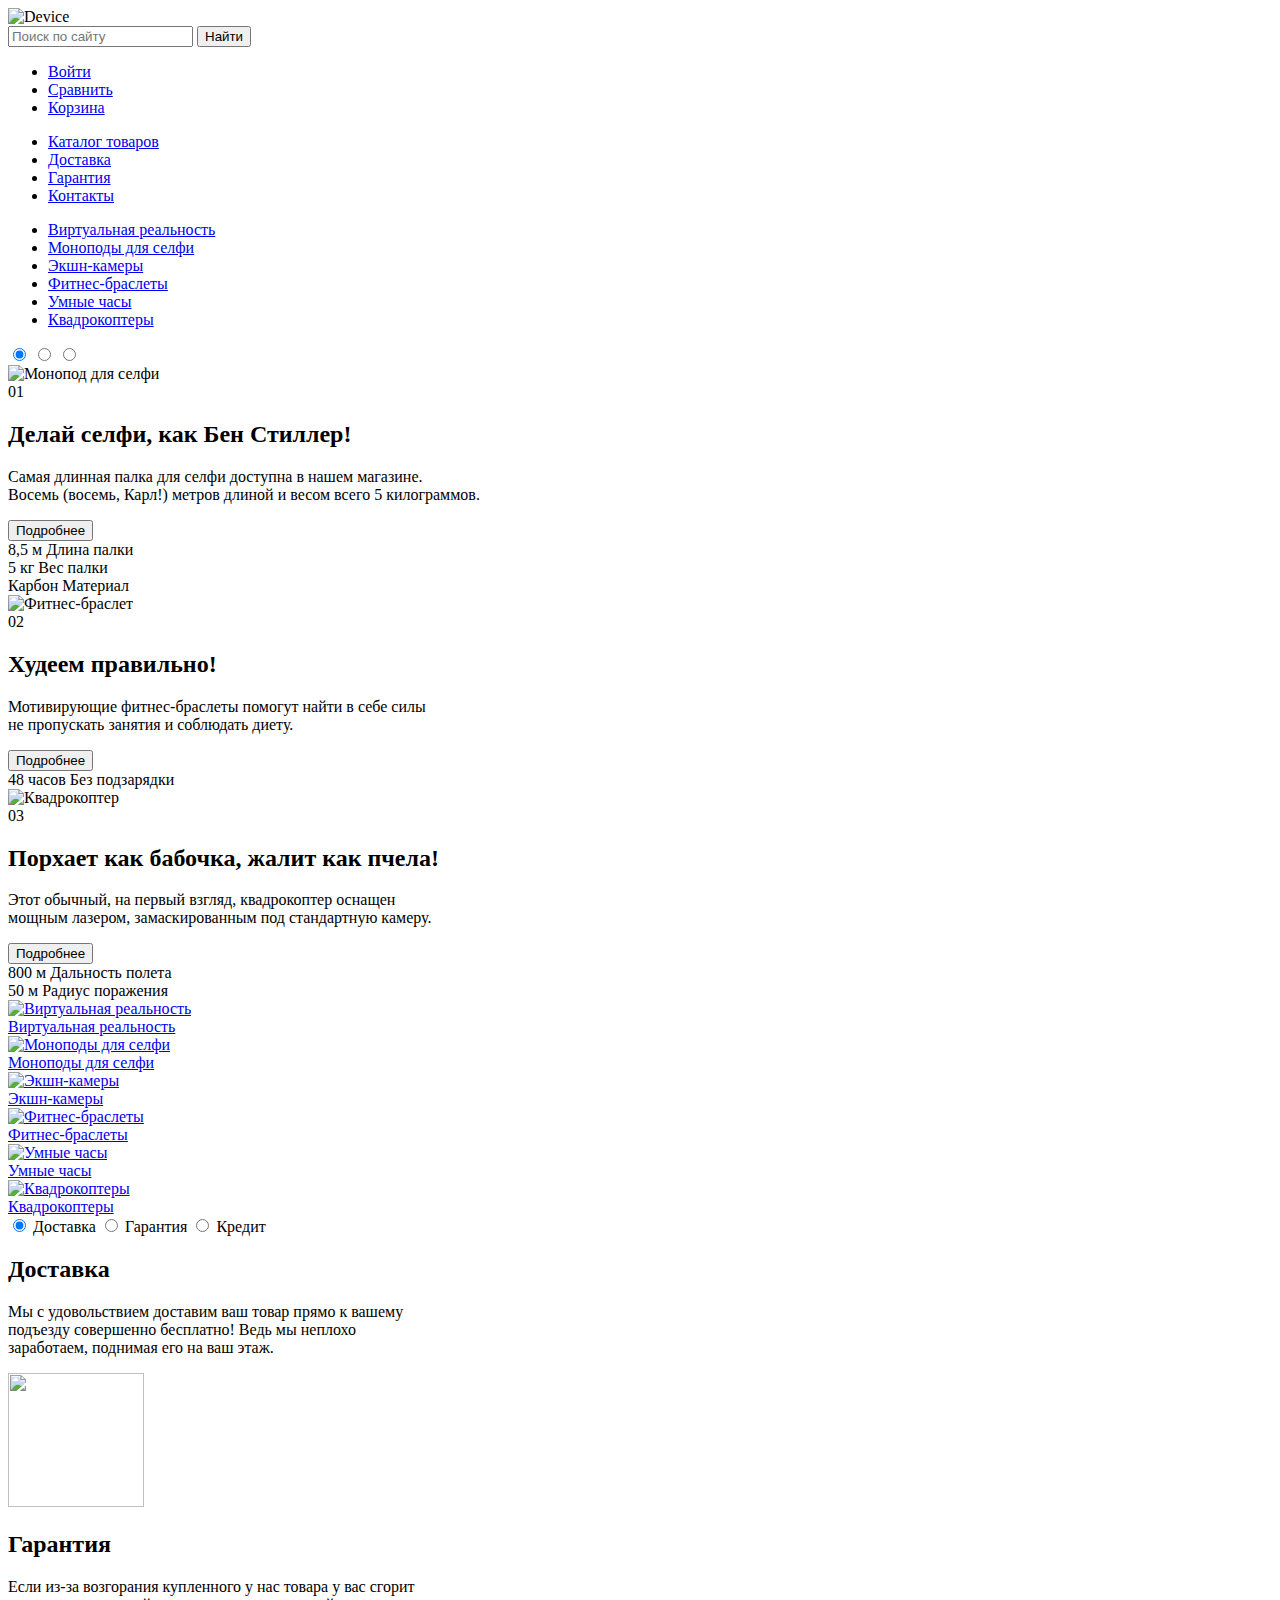
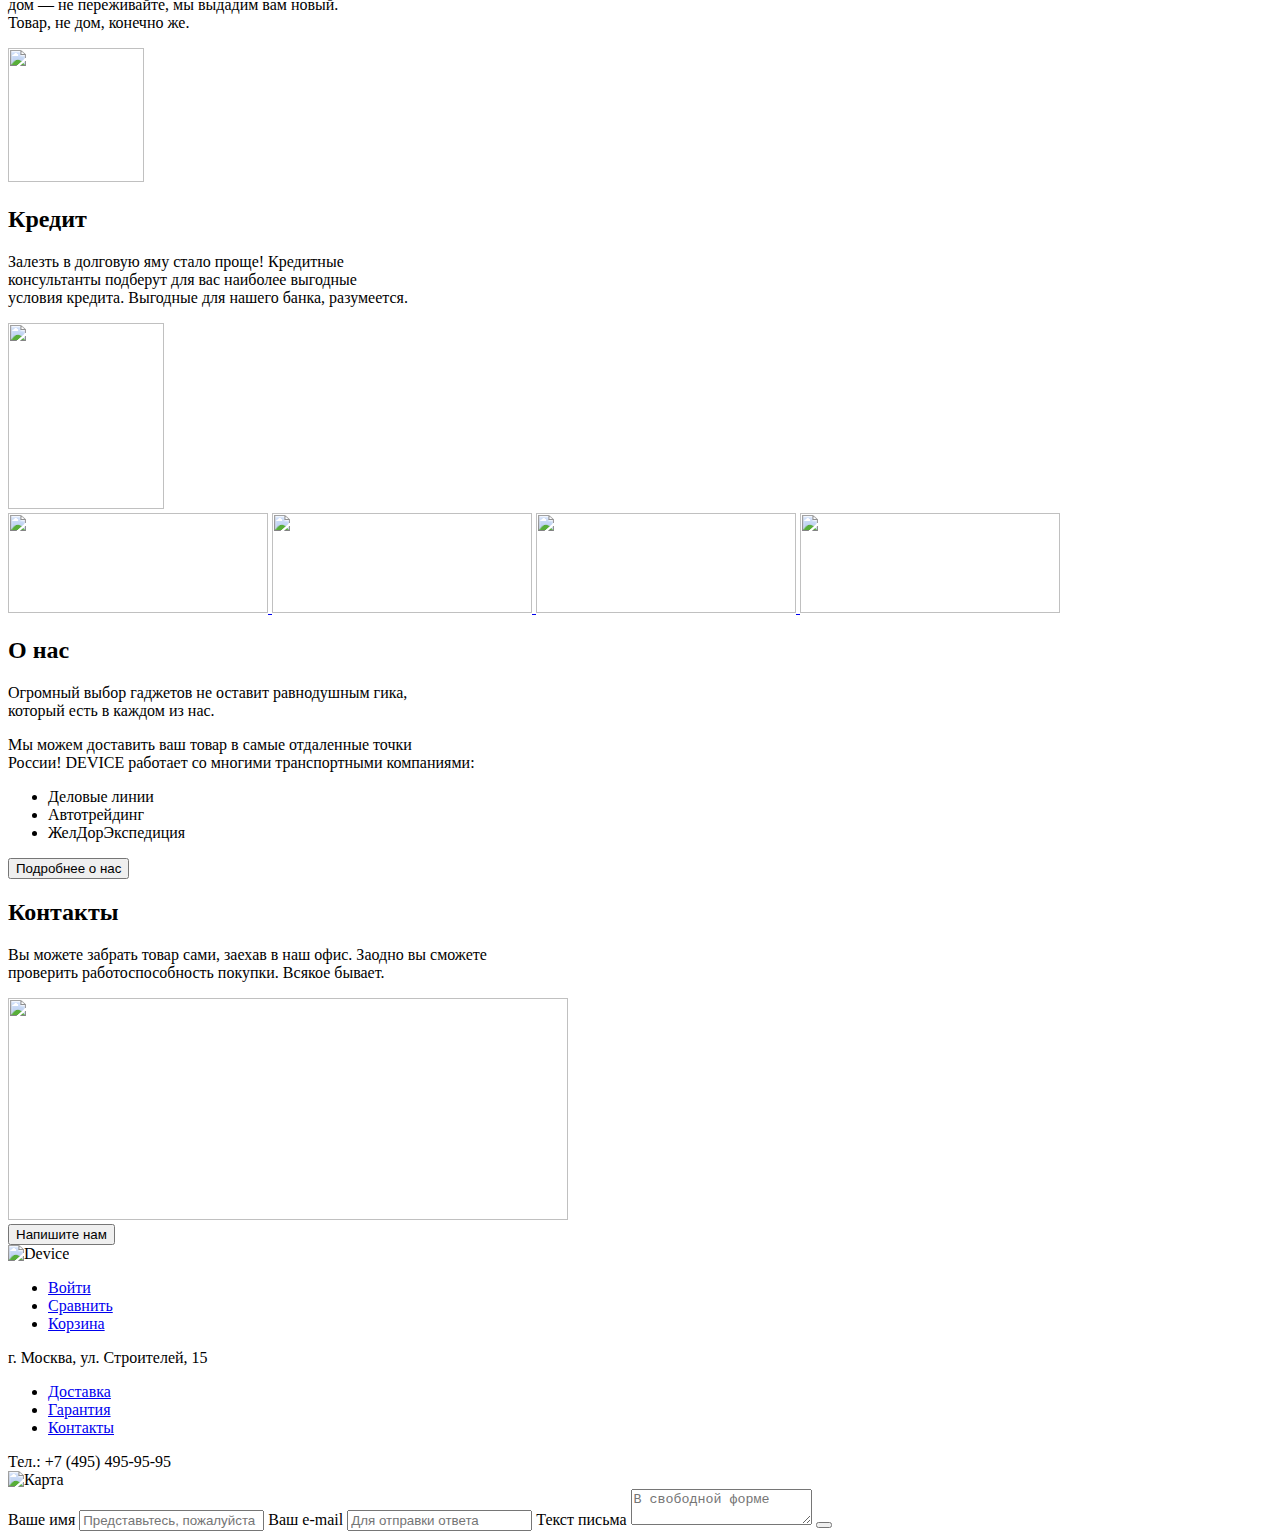
==== index.html @ 0bfa7de9 "Merge pull request #4 from Ultramarine715/master" ====
<!DOCTYPE html>
<html lang="ru">

<head>
  <meta charset="utf-8">
  <title>Device</title>
</head>

<body>
  <header class="header-main">
    <div class="index-logo">
      <img src="#" width="164" height="36" alt="Device">
    </div>
    <section class="header-top">
      <div class="header-search">
        <form class="search-form" action="https://echo.htmlacademy.ru" method="post">
          <input type="text" name="search" placeholder="Поиск по сайту">
          <button class="btn" type="submit">Найти</button>
        </form>
      </div>
      <ul class="header-top-menu">
        <li>
          <a href="#">Войти</a>
        </li>
        <li>
          <a href="#">Сравнить</a>
        </li>
        <li>
          <a href="#">Корзина</a>
        </li>
      </ul>
    </section>
    <section class="header-bottom">
      <ul class="header-bottom-menu">
        <li>
          <a href="#">Каталог товаров</a>
        </li>
        <li>
          <a href="#">Доставка</a>
        </li>
        <li>
          <a href="#">Гарантия</a>
        </li>
        <li>
          <a href="#">Контакты</a>
        </li>
      </ul>
    </section>
    <section class="header-hidden-menu">
      <ul class="catalog-menu">
        <li>
          <a href="#">Виртуальная реальность</a>
        </li>
        <li>
          <a href="#">Моноподы для селфи</a>
        </li>
        <li>
          <a href="#">Экшн-камеры</a>
        </li>
        <li>
          <a href="#">Фитнес-браслеты</a>
        </li>
        <li>
          <a href="#">Умные часы</a>
        </li>
        <li>
          <a href="#">Квадрокоптеры</a>
        </li>
      </ul>
    </section>
  </header>
  <main class="container">
    <article class="slider">
      <div class="slider-switchers">
        <input type="radio" name="slider-switcher" value="1" checked>
        <input type="radio" name="slider-switcher" value="2">
        <input type="radio" name="slider-switcher" value="3">
      </div>
      <section class="slide">
        <div class="slide-image">
          <img src="#" width="384" height="486" alt="Монопод для селфи">
        </div>
        <span class="strange-stick white"></span>
        <span class="slide-number">01</span>
        <div class="slide-text">
          <h2>Делай селфи, как Бен Стиллер!</h2>
          <p>Самая длинная палка для селфи доступна в нашем магазине.
            <br> Восемь (восемь, Карл!) метров длиной и весом всего 5 килограммов.</p>
        </div>
        <button class="main-btn" type="button">Подробнее</button>
        <div class="slide-spec">
          <span class="slide-spec-value">8,5 м</span>
          <span class="slide-spec-type">Длина палки</span>
        </div>
        <div class="slide-spec">
          <span class="slide-spec-value">5 кг</span>
          <span class="slide-spec-type">Вес палки</span>
        </div>
        <div class="slide-spec">
          <span class="slide-spec-value">Карбон</span>
          <span class="slide-spec-type">Материал</span>
        </div>
      </section>
      <section class="slide">
        <div class="slide-image">
          <img src="#" width="345" height="485" alt="Фитнес-браслет">
        </div>
        <span class="strange-stick white"></span>
        <span class="slide-number">02</span>
        <div class="slide-text">
          <h2>Худеем правильно!</h2>
          <p>Мотивирующие фитнес-браслеты помогут найти в себе силы
            <br> не пропускать занятия и соблюдать диету.</p>
        </div>
        <button class="main-btn" type="button">Подробнее</button>
        <div class="slide-spec">
          <span class="slide-spec-value">48 часов</span>
          <span class="slide-spec-type">Без подзарядки</span>
        </div>
      </section>
      <section class="slide">
        <div class="slide-image">
          <img src="#" width="526" height="334" alt="Квадрокоптер">
        </div>
        <span class="strange-stick white"></span>
        <span class="slide-number">03</span>
        <div class="slide-text">
          <h2>Порхает как бабочка, жалит как пчела!</h2>
          <p>Этот обычный, на первый взгляд, квадрокоптер оснащен
            <br> мощным лазером, замаскированным под стандартную камеру.</p>
        </div>
        <button class="main-btn" type="button">Подробнее</button>
        <div class="slide-spec">
          <span class="slide-spec-value">800 м</span>
          <span class="slide-spec-type">Дальность полета</span>
        </div>
        <div class="slide-spec">
          <span class="slide-spec-value">50 м</span>
          <span class="slide-spec-type">Радиус поражения</span>
        </div>
      </section>
    </article>
    <section class="menu">
      <a href="#" class="product-type">
        <div class="image-holder">
          <img src="#" width="97" height="55" alt="Виртуальная реальность">
        </div>
        <span class="product-type-text">Виртуальная реальность</span>
      </a>
      <a href="#" class="product-type">
        <div class="image-holder">
          <img src="#" width="86" height="117" alt="Моноподы для селфи">
        </div>
        <span class="product-type-text">Моноподы для селфи</span>
      </a>
      <a href="#" class="product-type">
        <div class="image-holder">
          <img src="#" width="71" height="87" alt="Экшн-камеры">
        </div>
        <span class="product-type-text">Экшн-камеры</span>
      </a>
      <a href="#" class="product-type">
        <div class="image-holder">
          <img src="#" width="107" height="65" alt="Фитнес-браслеты">
        </div>
        <span class="product-type-text">Фитнес-браслеты</span>
      </a>
      <a href="#" class="product-type">
        <div class="image-holder">
          <img src="#" width="56" height="98" alt="Умные часы">
        </div>
        <span class="product-type-text">Умные часы</span>
      </a>
      <a href="#" class="product-type">
        <div class="image-holder">
          <img src="#" width="132" height="69" alt="Квадрокоптеры">
        </div>
        <span class="product-type-text">Квадрокоптеры</span>
      </a>
    </section>
    <article class="services">
      <div class="services-tabs">
        <input type="radio" name="services-slider-switcher" value="delivery" id="delivery" checked>
        <label for="delivery">Доставка</label>
        <input type="radio" name="services-slider-switcher" value="guarantee" id="guarantee">
        <label for="guarantee">Гарантия</label>
        <input type="radio" name="services-slider-switcher" value="credit" id="credit">
        <label for="credit">Кредит</label>
      </div>
      <section class="services-slide">
        <div class="services-slide-text">
          <h2>Доставка</h2>
          <p>Мы с удовольствием доставим ваш товар прямо к вашему
            <br> подъезду совершенно бесплатно! Ведь мы неплохо
            <br> заработаем, поднимая его на ваш этаж.
          </p>
        </div>
        <div class="services-slide-image delivery">
          <img src="#" width="136" height="134">
        </div>
      </section>
      <section class="services-slide">
        <div class="services-slide-text">
          <h2>Гарантия</h2>
          <p>Если из-за возгорания купленного у нас товара у вас сгорит
            <br> дом — не переживайте, мы выдадим вам новый.
            <br> Товар, не дом, конечно же.
          </p>
        </div>
        <div class="services-slide-image">
          <img src="#" width="136" height="134">
        </div>
      </section>
      <section class="services-slide">
        <div class="services-slide-text">
          <h2>Кредит</h2>
          <p>Залезть в долговую яму стало проще! Кредитные
            <br> консультанты подберут для вас наиболее выгодные
            <br> условия кредита. Выгодные для нашего банка, разумеется.
          </p>
        </div>
        <div class="services-slide-image">
          <img src="#" width="156" height="186">
        </div>
      </section>
    </article>
    <section class="partners">
      <a href="#" class="partners-logo">
        <img src="#" width="260" height="100">
      </a>
      <a href="#" class="partners-logo">
        <img src="#" width="260" height="100">
      </a>
      <a href="#" class="partners-logo">
        <img src="#" width="260" height="100">
      </a>
      <a href="#" class="partners-logo">
        <img src="#" width="260" height="100">
      </a>
    </section>
    <div class="info-wrap">
      <section class="info">
        <div class="info-text">
          <span class="strange-stick black"></span>
          <h2>О нас</h2>
          <p>Огромный выбор гаджетов не оставит равнодушным гика,
            <br> который есть в каждом из нас.</p>
          <p>Мы можем доставить ваш товар в самые отдаленные точки
            <br> России! DEVICE работает со многими транспортными компаниями:</p>
          <ul>
            <li>Деловые линии</li>
            <li>Автотрейдинг</li>
            <li>ЖелДорЭкспедиция</li>
          </ul>
          <button class="main-btn" type="button">Подробнее о нас</button>
        </div>
      </section>
    </div>
    <div class="contacts-wrap">
      <section class="contacts">
        <div class="contacts-text">
          <span class="strange-stick black"></span>
          <h2>Контакты</h2>
          <p>Вы можете забрать товар сами, заехав в наш офис. Заодно вы сможете
            <br> проверить работоспособность покупки. Всякое бывает.</p>
          <div class="map-holder">
            <img src="#" width="560" height="222">
          </div>
          <button class="main-btn" type="button">Напишите нам</button>
        </div>
      </section>
    </div>
    <footer class="footer-main">
      <section class="footer-top">
        <img class="footer-logo" src="#" width="136" height="36" alt="Device">
        <ul class="footer-top-menu">
          <li>
            <a href="#">Войти</a>
          </li>
          <li>
            <a href="#">Сравнить</a>
          </li>
          <li>
            <a href="#">Корзина</a>
          </li>
        </ul>
      </section>
      <section class="footer-bottom">
        <span>г. Москва, ул. Строителей, 15</span>
        <ul class="footer-bottom-menu">
          <li>
            <a href="#">Доставка</a>
          </li>
          <li>
            <a href="#">Гарантия</a>
          </li>
          <li>
            <a href="#">Контакты</a>
          </li>
        </ul>
        <span>Тел.: +7 (495) 495-95-95</span>
      </section>
      <section class="footer-social">
        <span class="strange-stick yellow"></span>
        <a href="#" class="social-btn social-btn-fb"></a>
        <a href="#" class="social-btn social-btn-inst"></a>
        <a href="#" class="social-btn social-btn-tw"></a>
        <a href="https://htmlacademy.ru" class="htmlacademy-btn"></a>
      </section>
    </footer>
    <div class="popup-map">
      <img src="#" width="960" height="559" alt="Карта">
    </div>
    <div>
      <form class="write-us" action="https://echo.htmlacademy.ru" method="post">
        <label for="name">Ваше имя</label>
        <input type="text" name="name" placeholder="Представьтесь, пожалуйста" id="name">
        <label for="email">Ваш e-mail</label>
        <input type="text" name="email" placeholder="Для отправки ответа" id="email">
        <label for="message">Текст письма</label>
        <textarea name="message" placeholder="В свободной форме" id="message"></textarea>
        <button class="main-btn" type="submit"></button>
      </form>
    </div>
  </main>
</body>

</html>
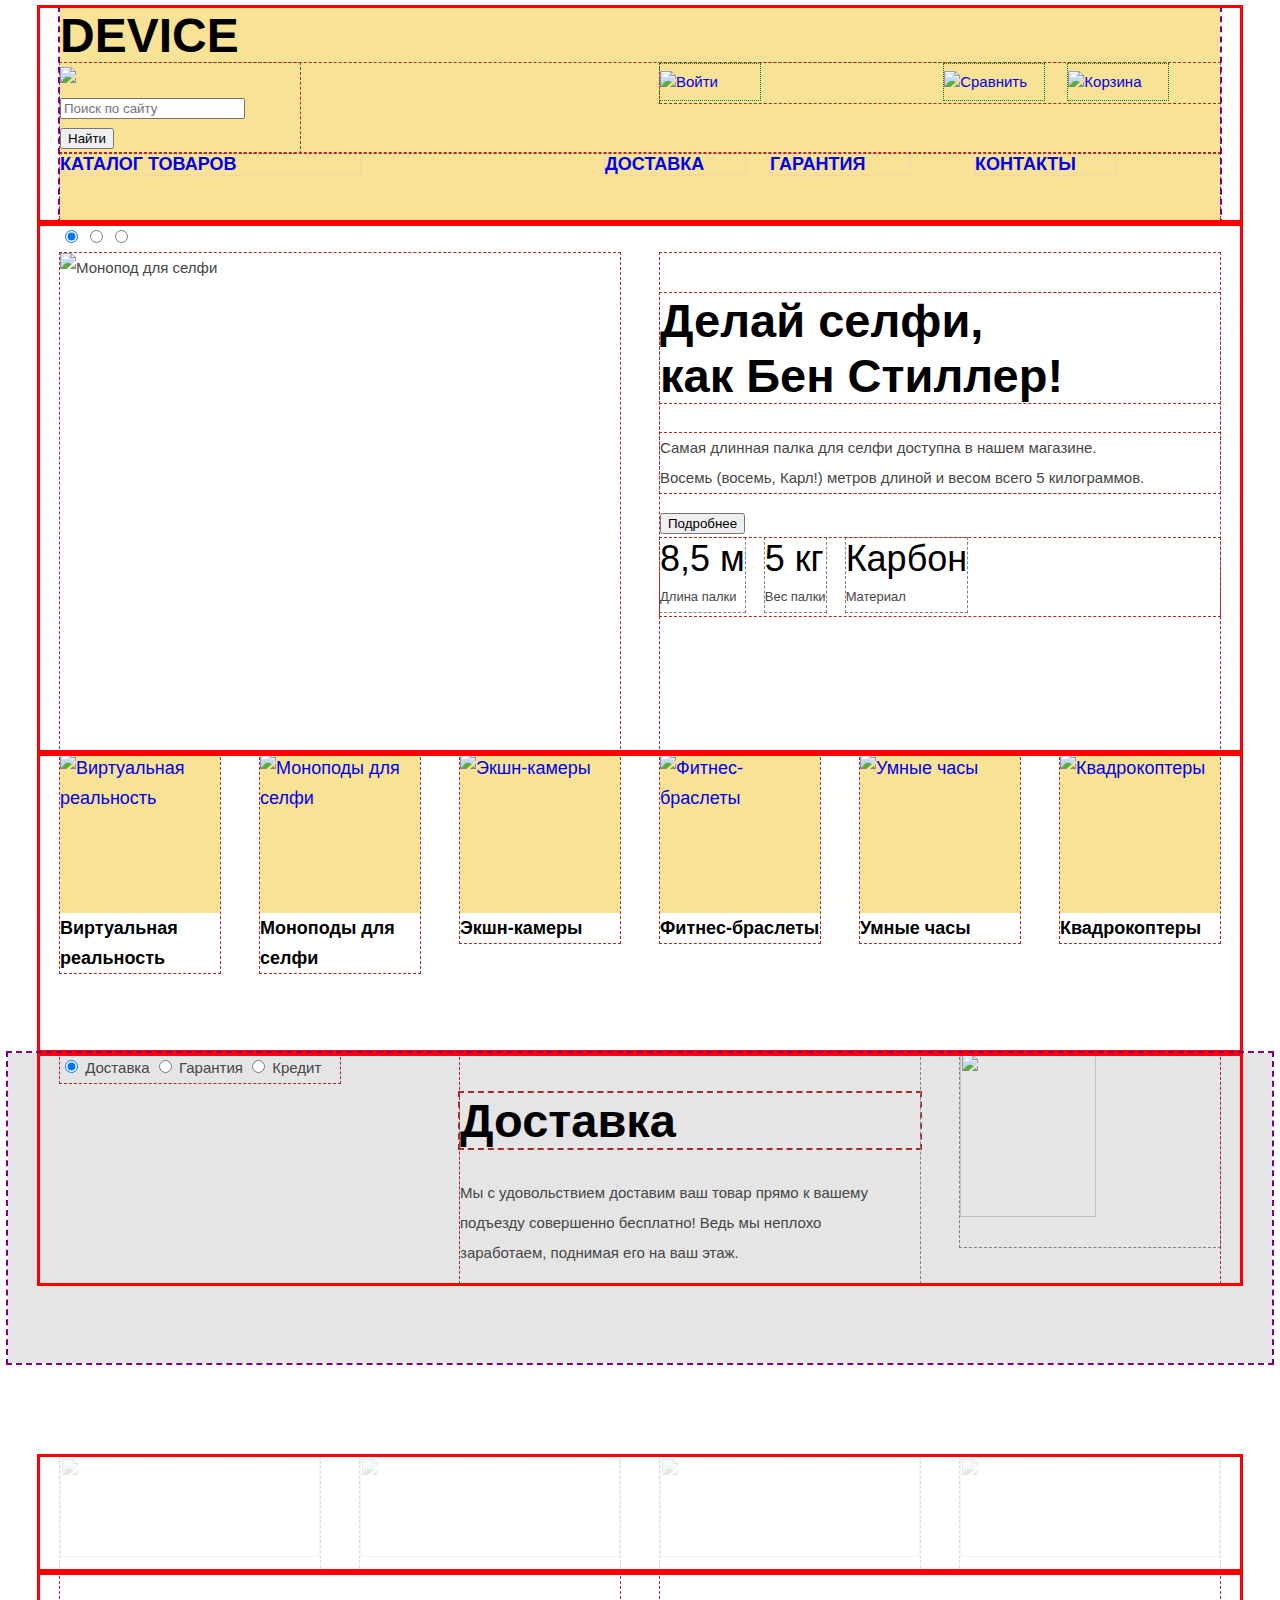
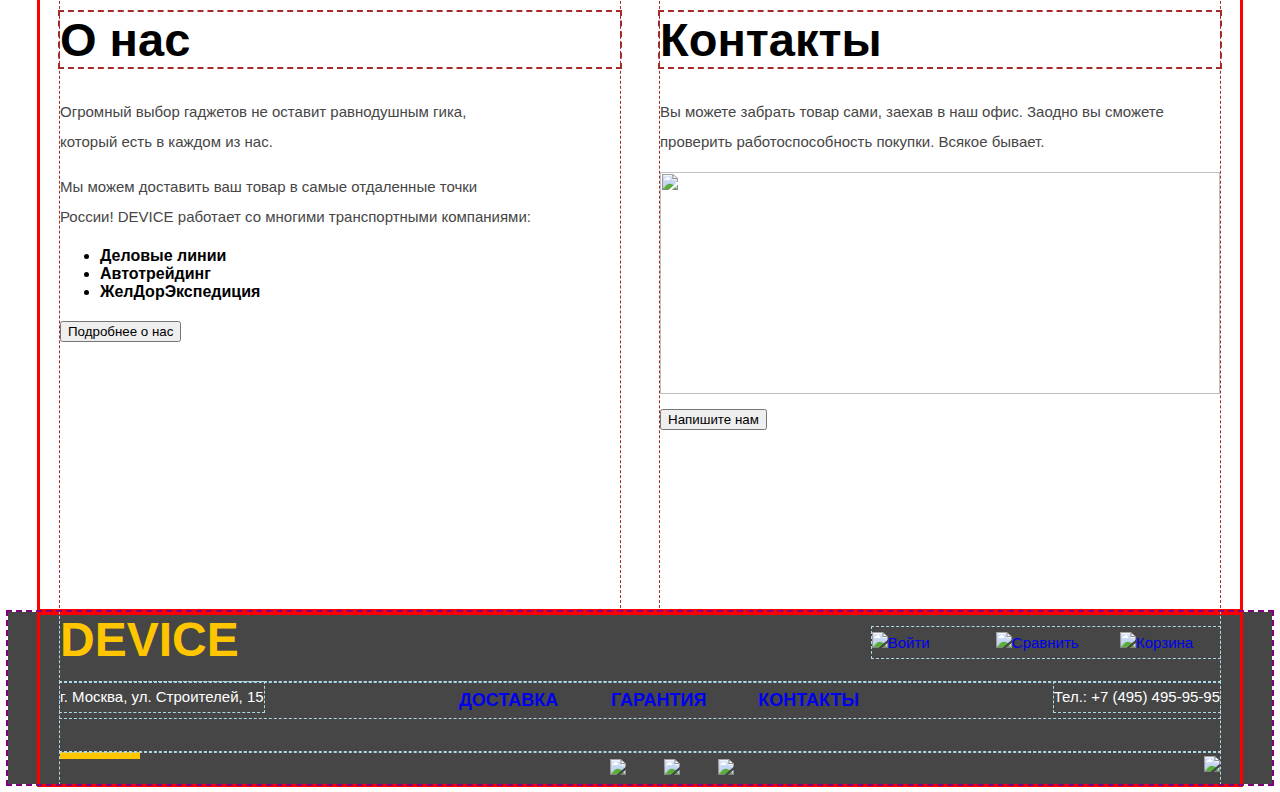
==== commit 4f4256c2: "added grid" ====
--- a/index.html
+++ b/index.html
@@ -4,314 +4,360 @@
 <head>
   <meta charset="utf-8">
   <title>Device</title>
+  <link href="css/style.css" rel="stylesheet">
 </head>
 
 <body>
-  <header class="header-main">
-    <div class="index-logo">
-      <img src="#" width="164" height="36" alt="Device">
-    </div>
-    <section class="header-top">
-      <div class="header-search">
-        <form class="search-form" action="https://echo.htmlacademy.ru" method="post">
-          <input type="text" name="search" placeholder="Поиск по сайту">
-          <button class="btn" type="submit">Найти</button>
-        </form>
-      </div>
-      <ul class="header-top-menu">
-        <li>
-          <a href="#">Войти</a>
-        </li>
-        <li>
-          <a href="#">Сравнить</a>
-        </li>
-        <li>
-          <a href="#">Корзина</a>
-        </li>
-      </ul>
-    </section>
-    <section class="header-bottom">
-      <ul class="header-bottom-menu">
-        <li>
-          <a href="#">Каталог товаров</a>
-        </li>
-        <li>
-          <a href="#">Доставка</a>
-        </li>
-        <li>
-          <a href="#">Гарантия</a>
-        </li>
-        <li>
-          <a href="#">Контакты</a>
-        </li>
-      </ul>
-    </section>
-    <section class="header-hidden-menu">
-      <ul class="catalog-menu">
-        <li>
-          <a href="#">Виртуальная реальность</a>
-        </li>
-        <li>
-          <a href="#">Моноподы для селфи</a>
-        </li>
-        <li>
-          <a href="#">Экшн-камеры</a>
-        </li>
-        <li>
-          <a href="#">Фитнес-браслеты</a>
-        </li>
-        <li>
-          <a href="#">Умные часы</a>
-        </li>
-        <li>
-          <a href="#">Квадрокоптеры</a>
-        </li>
-      </ul>
-    </section>
-  </header>
-  <main class="container">
-    <article class="slider">
+  <div class="container">
+    <header class="header-main">
+      <h1 class="header-title">Device</h1> 
+      <section class="header-top clearfix">
+        <div class="header-search">
+          <img src="img/search.png">
+          <form class="search-form" action="https://echo.htmlacademy.ru" method="post">
+            <input type="text" name="search" placeholder="Поиск по сайту">
+            <button class="btn" type="submit">Найти</button>
+          </form>
+        </div>
+        <ul class="header-top-menu">
+          <li class="header-menu-login">
+            <a href="#">
+              <img src="img/user.png">Войти</a>
+          </li>
+          <li class="header-menu-compare">
+            <a href="#">
+              <img src="img/compare.png">Сравнить</a>
+          </li>
+          <li class="header-menu-cart">
+            <a href="#">
+              <img src="img/cart.png">Корзина</a>
+          </li>
+        </ul>
+      </section>
+      <section class="header-bottom">
+        <ul class="header-bottom-menu">
+          <li>
+            <a href="#">Каталог товаров</a>
+          </li>
+          <li>
+            <a href="#">Доставка</a>
+          </li>
+          <li>
+            <a href="#">Гарантия</a>
+          </li>
+          <li>
+            <a href="#">Контакты</a>
+          </li>
+        </ul>
+      </section>
+      <section class="header-hidden-menu hidden">
+        <ul class="catalog-menu">
+          <li>
+            <a href="#">Виртуальная реальность</a>
+          </li>
+          <li>
+            <a href="#">Моноподы для селфи</a>
+          </li>
+          <li>
+            <a href="#">Экшн-камеры</a>
+          </li>
+          <li>
+            <a href="#">Фитнес-браслеты</a>
+          </li>
+          <li>
+            <a href="#">Умные часы</a>
+          </li>
+          <li>
+            <a href="#">Квадрокоптеры</a>
+          </li>
+        </ul>
+      </section>
+    </header>
+  </div>
+  
+  <main>
+    <article class="slider clearfix container">
       <div class="slider-switchers">
         <input type="radio" name="slider-switcher" value="1" checked>
         <input type="radio" name="slider-switcher" value="2">
         <input type="radio" name="slider-switcher" value="3">
       </div>
+
       <section class="slide">
+        
         <div class="slide-image">
-          <img src="#" width="384" height="486" alt="Монопод для селфи">
-        </div>
-        <span class="strange-stick white"></span>
-        <span class="slide-number">01</span>
-        <div class="slide-text">
-          <h2>Делай селфи, как Бен Стиллер!</h2>
-          <p>Самая длинная палка для селфи доступна в нашем магазине.
-            <br> Восемь (восемь, Карл!) метров длиной и весом всего 5 килограммов.</p>
-        </div>
-        <button class="main-btn" type="button">Подробнее</button>
-        <div class="slide-spec">
-          <span class="slide-spec-value">8,5 м</span>
-          <span class="slide-spec-type">Длина палки</span>
-        </div>
-        <div class="slide-spec">
-          <span class="slide-spec-value">5 кг</span>
-          <span class="slide-spec-type">Вес палки</span>
-        </div>
-        <div class="slide-spec">
-          <span class="slide-spec-value">Карбон</span>
-          <span class="slide-spec-type">Материал</span>
-        </div>
-      </section>
-      <section class="slide">
+          <img src="img/slider-1.png" width="384" height="486" alt="Монопод для селфи">
+        </div>
+
+        <div class="slide-descr">
+          <span class="strange-stick white"></span>
+          <span class="slide-number hidden">01</span>
+          <div class="slide-text">
+            <h2>Делай селфи, <br>как Бен Стиллер!</h2>
+            <p>Самая длинная палка для селфи доступна в нашем магазине.
+              <br> Восемь (восемь, Карл!) метров длиной и весом всего 5 килограммов.</p>
+          </div>
+          <button class="main-btn" type="button">Подробнее</button>
+          <div class="slide-spec-wrapper">
+            <div class="slide-spec">
+              <span class="slide-spec-value">8,5 м</span><br>
+              <span class="slide-spec-type">Длина палки</span>
+            </div>
+            <div class="slide-spec">
+              <span class="slide-spec-value">5 кг</span><br>
+              <span class="slide-spec-type">Вес палки</span>
+            </div>
+            <div class="slide-spec">
+              <span class="slide-spec-value">Карбон</span><br>
+              <span class="slide-spec-type">Материал</span>
+            </div>
+          </div>
+        </div>
+      </section>
+
+      <section class="slide hidden">
         <div class="slide-image">
-          <img src="#" width="345" height="485" alt="Фитнес-браслет">
-        </div>
-        <span class="strange-stick white"></span>
-        <span class="slide-number">02</span>
-        <div class="slide-text">
-          <h2>Худеем правильно!</h2>
-          <p>Мотивирующие фитнес-браслеты помогут найти в себе силы
-            <br> не пропускать занятия и соблюдать диету.</p>
-        </div>
-        <button class="main-btn" type="button">Подробнее</button>
-        <div class="slide-spec">
-          <span class="slide-spec-value">48 часов</span>
-          <span class="slide-spec-type">Без подзарядки</span>
-        </div>
-      </section>
-      <section class="slide">
+          <img src="img/slider-2.png" width="345" height="485" alt="Фитнес-браслет">
+        </div>
+
+        <div class="slide-descr">
+          <span class="strange-stick white"></span>
+          <span class="slide-number">02</span>
+          <div class="slide-text">
+            <h2>Худеем правильно!</h2>
+            <p>Мотивирующие фитнес-браслеты помогут найти в себе силы
+              <br> не пропускать занятия и соблюдать диету.</p>
+          </div>
+          <button class="main-btn" type="button">Подробнее</button>
+          <div class="slide-spec">
+            <span class="slide-spec-value">48 часов</span>
+            <span class="slide-spec-type">Без подзарядки</span>
+          </div>
+        </div>
+      </section>
+
+      <section class="slide hidden">
+        
         <div class="slide-image">
-          <img src="#" width="526" height="334" alt="Квадрокоптер">
-        </div>
-        <span class="strange-stick white"></span>
-        <span class="slide-number">03</span>
-        <div class="slide-text">
-          <h2>Порхает как бабочка, жалит как пчела!</h2>
-          <p>Этот обычный, на первый взгляд, квадрокоптер оснащен
-            <br> мощным лазером, замаскированным под стандартную камеру.</p>
-        </div>
-        <button class="main-btn" type="button">Подробнее</button>
-        <div class="slide-spec">
-          <span class="slide-spec-value">800 м</span>
-          <span class="slide-spec-type">Дальность полета</span>
-        </div>
-        <div class="slide-spec">
-          <span class="slide-spec-value">50 м</span>
-          <span class="slide-spec-type">Радиус поражения</span>
+          <img src="img/slider-3.png" width="526" height="334" alt="Квадрокоптер">
+        </div>
+
+        <div class="slide-descr">
+          <span class="strange-stick white"></span>
+          <span class="slide-number">03</span>
+          <div class="slide-text">
+            <h2>Порхает как бабочка, жалит как пчела!</h2>
+            <p>Этот обычный, на первый взгляд, квадрокоптер оснащен
+              <br> мощным лазером, замаскированным под стандартную камеру.</p>
+          </div>
+          <button class="main-btn" type="button">Подробнее</button>
+          <div class="slide-spec">
+            <span class="slide-spec-value">800 м</span>
+            <span class="slide-spec-type">Дальность полета</span>
+          </div>
+          <div class="slide-spec">
+            <span class="slide-spec-value">50 м</span>
+            <span class="slide-spec-type">Радиус поражения</span>
+          </div>
         </div>
       </section>
     </article>
-    <section class="menu">
-      <a href="#" class="product-type">
-        <div class="image-holder">
-          <img src="#" width="97" height="55" alt="Виртуальная реальность">
+    <section class="menu container">
+      <a href="#" class="product-type">
+        <div class="image-holder">
+          <img src="img/popular-1.png" width="97" height="55" alt="Виртуальная реальность">
         </div>
         <span class="product-type-text">Виртуальная реальность</span>
       </a>
       <a href="#" class="product-type">
         <div class="image-holder">
-          <img src="#" width="86" height="117" alt="Моноподы для селфи">
+          <img src="img/popular-2.png" width="86" height="117" alt="Моноподы для селфи">
         </div>
         <span class="product-type-text">Моноподы для селфи</span>
       </a>
       <a href="#" class="product-type">
         <div class="image-holder">
-          <img src="#" width="71" height="87" alt="Экшн-камеры">
+          <img src="img/popular-3.png" width="71" height="87" alt="Экшн-камеры">
         </div>
         <span class="product-type-text">Экшн-камеры</span>
       </a>
       <a href="#" class="product-type">
         <div class="image-holder">
-          <img src="#" width="107" height="65" alt="Фитнес-браслеты">
+          <img src="img/popular-4.png" width="107" height="65" alt="Фитнес-браслеты">
         </div>
         <span class="product-type-text">Фитнес-браслеты</span>
       </a>
       <a href="#" class="product-type">
         <div class="image-holder">
-          <img src="#" width="56" height="98" alt="Умные часы">
+          <img src="img/popular-5.png" width="56" height="98" alt="Умные часы">
         </div>
         <span class="product-type-text">Умные часы</span>
       </a>
       <a href="#" class="product-type">
         <div class="image-holder">
-          <img src="#" width="132" height="69" alt="Квадрокоптеры">
+          <img src="img/popular-6.png" width="132" height="69" alt="Квадрокоптеры">
         </div>
         <span class="product-type-text">Квадрокоптеры</span>
       </a>
     </section>
+
     <article class="services">
-      <div class="services-tabs">
-        <input type="radio" name="services-slider-switcher" value="delivery" id="delivery" checked>
-        <label for="delivery">Доставка</label>
-        <input type="radio" name="services-slider-switcher" value="guarantee" id="guarantee">
-        <label for="guarantee">Гарантия</label>
-        <input type="radio" name="services-slider-switcher" value="credit" id="credit">
-        <label for="credit">Кредит</label>
-      </div>
-      <section class="services-slide">
-        <div class="services-slide-text">
-          <h2>Доставка</h2>
-          <p>Мы с удовольствием доставим ваш товар прямо к вашему
-            <br> подъезду совершенно бесплатно! Ведь мы неплохо
-            <br> заработаем, поднимая его на ваш этаж.
-          </p>
-        </div>
-        <div class="services-slide-image delivery">
-          <img src="#" width="136" height="134">
-        </div>
-      </section>
-      <section class="services-slide">
-        <div class="services-slide-text">
-          <h2>Гарантия</h2>
-          <p>Если из-за возгорания купленного у нас товара у вас сгорит
-            <br> дом — не переживайте, мы выдадим вам новый.
-            <br> Товар, не дом, конечно же.
-          </p>
-        </div>
-        <div class="services-slide-image">
-          <img src="#" width="136" height="134">
-        </div>
-      </section>
-      <section class="services-slide">
-        <div class="services-slide-text">
-          <h2>Кредит</h2>
-          <p>Залезть в долговую яму стало проще! Кредитные
-            <br> консультанты подберут для вас наиболее выгодные
-            <br> условия кредита. Выгодные для нашего банка, разумеется.
-          </p>
-        </div>
-        <div class="services-slide-image">
-          <img src="#" width="156" height="186">
-        </div>
-      </section>
+      <div class="container clearfix">
+        <div class="services-tabs">
+          <input type="radio" name="services-slider-switcher" value="delivery" id="delivery" checked>
+          <label for="delivery">Доставка</label>
+          <input type="radio" name="services-slider-switcher" value="guarantee" id="guarantee">
+          <label for="guarantee">Гарантия</label>
+          <input type="radio" name="services-slider-switcher" value="credit" id="credit">
+          <label for="credit">Кредит</label>
+        </div>
+        <section class="services-slide clearfix">
+          <div class="services-slide-text">
+            <h2>Доставка</h2>
+            <p>Мы с удовольствием доставим ваш товар прямо к вашему
+              <br> подъезду совершенно бесплатно! Ведь мы неплохо
+              <br> заработаем, поднимая его на ваш этаж.
+            </p>
+          </div>
+          <div class="services-slide-image delivery">
+            <img src="img/delivery.png" width="136" height="164">
+          </div>
+        </section>
+        <section class="services-slide hidden">
+          <div class="services-slide-text">
+            <h2>Гарантия</h2>
+            <p>Если из-за возгорания купленного у нас товара у вас сгорит
+              <br> дом — не переживайте, мы выдадим вам новый.
+              <br> Товар, не дом, конечно же.
+            </p>
+          </div>
+          <div class="services-slide-image">
+            <img src="img/guarantee.png" width="171" height="194">
+          </div>
+        </section>
+        <section class="services-slide hidden">
+          <div class="services-slide-text">
+            <h2>Кредит</h2>
+            <p>Залезть в долговую яму стало проще! Кредитные
+              <br> консультанты подберут для вас наиболее выгодные
+              <br> условия кредита. Выгодные для нашего банка, разумеется.
+            </p>
+          </div>
+          <div class="services-slide-image">
+            <img src="img/credit.png" width="156" height="186">
+          </div>
+        </section>
+      </div>
     </article>
-    <section class="partners">
+    <section class="partners container">
       <a href="#" class="partners-logo">
-        <img src="#" width="260" height="100">
+        <img src="img/logo-1.png" width="260" height="100">
       </a>
       <a href="#" class="partners-logo">
-        <img src="#" width="260" height="100">
+        <img src="img/logo-2.png" width="260" height="100">
       </a>
       <a href="#" class="partners-logo">
-        <img src="#" width="260" height="100">
+        <img src="img/logo-3.png" width="260" height="100">
       </a>
       <a href="#" class="partners-logo">
-        <img src="#" width="260" height="100">
+        <img src="img/logo-4.png" width="260" height="100">
       </a>
     </section>
-    <div class="info-wrap">
-      <section class="info">
-        <div class="info-text">
-          <span class="strange-stick black"></span>
-          <h2>О нас</h2>
-          <p>Огромный выбор гаджетов не оставит равнодушным гика,
-            <br> который есть в каждом из нас.</p>
-          <p>Мы можем доставить ваш товар в самые отдаленные точки
-            <br> России! DEVICE работает со многими транспортными компаниями:</p>
-          <ul>
-            <li>Деловые линии</li>
-            <li>Автотрейдинг</li>
-            <li>ЖелДорЭкспедиция</li>
+    <section class="info-contacts-wrap clearfix container">
+      <div class="info-wrap">
+        <section class="info">
+          <div class="info-text">
+            <span class="strange-stick black"></span>
+            <h2>О нас</h2>
+            <p>Огромный выбор гаджетов не оставит равнодушным гика,
+              <br> который есть в каждом из нас.</p>
+            <p>Мы можем доставить ваш товар в самые отдаленные точки
+              <br> России! DEVICE работает со многими транспортными компаниями:</p>
+            <ul>
+              <li>Деловые линии</li>
+              <li>Автотрейдинг</li>
+              <li>ЖелДорЭкспедиция</li>
+            </ul>
+            <button class="main-btn" type="button">Подробнее о нас</button>
+          </div>
+        </section>
+      </div>
+      <div class="contacts-wrap">
+        <section class="contacts">
+          <div class="contacts-text">
+            <span class="strange-stick black"></span>
+            <h2>Контакты</h2>
+            <p>Вы можете забрать товар сами, заехав в наш офис. Заодно вы сможете
+              <br> проверить работоспособность покупки. Всякое бывает.</p>
+            <div class="map-holder">
+              <img src="img/map.jpg" width="560" height="222">
+            </div>
+            <button class="main-btn" type="button">Напишите нам</button>
+          </div>
+        </section>
+      </div>
+    </section>
+  </main>
+
+    <footer class="footer-main">
+      <div class="container">
+        <section class="footer-top clearfix">
+          <h1 class="footer-title">Device</h1>
+          <ul class="footer-top-menu">
+            <li>
+              <a href="#">
+                <img src="img/footer-user.png">Войти</a>
+            </li>
+            <li>
+              <a href="#">
+                <img src="img/footer-compare.png">Сравнить</a>
+            </li>
+            <li>
+              <a href="#">
+                <img src="img/footer-cart.png">Корзина</a>
+            </li>
           </ul>
-          <button class="main-btn" type="button">Подробнее о нас</button>
-        </div>
-      </section>
-    </div>
-    <div class="contacts-wrap">
-      <section class="contacts">
-        <div class="contacts-text">
-          <span class="strange-stick black"></span>
-          <h2>Контакты</h2>
-          <p>Вы можете забрать товар сами, заехав в наш офис. Заодно вы сможете
-            <br> проверить работоспособность покупки. Всякое бывает.</p>
-          <div class="map-holder">
-            <img src="#" width="560" height="222">
-          </div>
-          <button class="main-btn" type="button">Напишите нам</button>
-        </div>
-      </section>
-    </div>
-    <footer class="footer-main">
-      <section class="footer-top">
-        <img class="footer-logo" src="#" width="136" height="36" alt="Device">
-        <ul class="footer-top-menu">
-          <li>
-            <a href="#">Войти</a>
-          </li>
-          <li>
-            <a href="#">Сравнить</a>
-          </li>
-          <li>
-            <a href="#">Корзина</a>
-          </li>
-        </ul>
-      </section>
-      <section class="footer-bottom">
-        <span>г. Москва, ул. Строителей, 15</span>
-        <ul class="footer-bottom-menu">
-          <li>
-            <a href="#">Доставка</a>
-          </li>
-          <li>
-            <a href="#">Гарантия</a>
-          </li>
-          <li>
-            <a href="#">Контакты</a>
-          </li>
-        </ul>
-        <span>Тел.: +7 (495) 495-95-95</span>
-      </section>
-      <section class="footer-social">
-        <span class="strange-stick yellow"></span>
-        <a href="#" class="social-btn social-btn-fb"></a>
-        <a href="#" class="social-btn social-btn-inst"></a>
-        <a href="#" class="social-btn social-btn-tw"></a>
-        <a href="https://htmlacademy.ru" class="htmlacademy-btn"></a>
-      </section>
+        </section>
+        <section class="footer-bottom clearfix">
+          <span class="footer-addr">г. Москва, ул. Строителей, 15</span>
+         
+          <span class="footer-tel">Тел.: +7 (495) 495-95-95</span>
+         <ul class="footer-bottom-menu">
+            <li>
+              <a href="#">Доставка</a>
+            </li>
+            <li>
+              <a href="#">Гарантия</a>
+            </li>
+            <li>
+              <a href="#">Контакты</a>
+            </li>
+          </ul>
+        </section>
+        <section class="footer-social clearfix">
+          <span class="strange-stick yellow"></span>
+          <a href="https://htmlacademy.ru" class="htmlacademy-btn">
+              <img src="img/footer-logo-html.png">
+            </a>
+          <div class="social">
+            <a href="#" class="social-btn social-btn-fb">
+              <img src="img/social-fb.png">
+            </a>
+            <a href="#" class="social-btn social-btn-inst">
+              <img src="img/social-inst.png">
+            </a>
+            <a href="#" class="social-btn social-btn-tw">
+              <img src="img/social-twi.png">
+            </a>
+          </div>
+        </section>
+      </div>
     </footer>
-    <div class="popup-map">
+
+    <div class="popup-map hidden">
       <img src="#" width="960" height="559" alt="Карта">
     </div>
-    <div>
+    <div class="hidden">
       <form class="write-us" action="https://echo.htmlacademy.ru" method="post">
         <label for="name">Ваше имя</label>
         <input type="text" name="name" placeholder="Представьтесь, пожалуйста" id="name">
--- a/css/style.css
+++ b/css/style.css
@@ -0,0 +1,641 @@
+body {
+	font-family: OpenSans Light, sans-serif;
+	font-size: 15px;
+	line-height: 30px;
+	color: #464646;
+	letter-spacing: 10;
+}
+
+h1 {
+	font-family: Gilroy ExtraBold, Tahoma, sans-serif;
+	font-size: 48px;
+	line-height: normal;
+	font-weight: bold;
+	text-transform: uppercase;
+	letter-spacing: 10;
+}
+
+.header-title {
+	color: #000;
+}
+
+.footer-title {
+	color: #ffc600;
+}
+
+a {
+	text-decoration: none;
+}
+
+.header-top-menu {
+	font-size: 15px;
+	font-weight: light;
+	line-height: 36px;
+	color: #000;
+}
+
+.header-bottom {
+	font-family: Gilroy ExtraBold, Tahoma, sans-serif;
+	font-size: 18px;
+	line-height: normal;
+	font-weight: bold;
+	color: #000;
+	text-transform: uppercase;
+	letter-spacing: 200;
+}
+
+.slide-number {
+	font-family: Gilroy ExtraBold, Tahoma, sans-serif;
+	font-size: 179.2px;
+	font-weight: bold;
+	color: #fff;
+	line-height: 179.2px;
+	letter-spacing: 10;
+}
+
+h2 {
+	font-family: Gilroy ExtraBold, Tahoma, sans-serif;
+	font-size: 47px;
+	line-height: normal;
+	font-weight: bold;
+	color: #000;
+	letter-spacing: 10;
+}
+
+.slide-spec-value {
+	font-family: Gilroy Light, Tahoma, sans-serif;
+	font-size: 36px;
+	line-height: normal;
+	font-weight: lighter;
+	color: #000;
+	letter-spacing: 10;
+}
+
+.slide-spec-type {
+	font-size: 13px;
+	line-height: 20px;
+}
+
+.product-type-text {
+	font-family: Gilroy ExtraBold, Tahoma, sans-serif;
+	font-size: 18px;
+	line-height: normal;
+	font-weight: bold;
+	color: #000;
+	letter-spacing: 10;
+}
+
+.info-text li {
+	font-family: Gilroy ExtraBold, Tahoma, sans-serif;
+	font-size: 16px;
+	line-height: normal;
+	font-weight: bold;
+	color: #000;
+	letter-spacing: 10;
+}
+
+
+.footer-top-menu li,
+.footer-bottom span {
+	font-size: 15px;
+	font-weight: light;
+	line-height: 2; 
+	color: #fff;
+}
+
+.footer-bottom-menu {
+	font-family: Gilroy ExtraBold, Tahoma, sans-serif;
+	font-size: 18px;
+	line-height: 36px;
+	font-weight: bold;
+	color: #fff;
+	text-transform: uppercase;
+	letter-spacing: 200;
+}
+
+/* тут начинаются стили для каталога */
+
+.breadcrumbs {
+	font-size: 14px;
+	line-height: 36px;
+	color: #464646;
+	letter-spacing: 10;
+}
+
+.sidebar-filter-title,
+.page-switcher {
+	font-family: Gilroy ExtraBold, Tahoma, sans-serif;
+	font-size: 16px;
+	font-weight: bold;
+	color: #000;
+	text-transform: uppercase;
+	letter-spacing: 200;
+}
+
+.sidebar-filter span,
+.catalog-item-descr {
+	font-family: Gilroy ExtraBold, Tahoma, sans-serif;
+	font-size: 18px;
+	line-height: normal;
+	font-weight: bold;
+	color: #000;
+	letter-spacing: 10;
+}
+
+.catalog-sort {
+	font-family: OpenSans, sans-serif;
+	font-size: 14px;
+	line-height: 18px;
+	color: #000;
+	letter-spacing: 0;
+}
+
+.sidebar-filter label {
+	font-size: 14px;
+	line-height: 40px;
+	color: #000;
+	letter-spacing: 10;
+}
+
+.catalog-item-cost {
+	font-family: Gilroy Light, Tahoma, sans-serif;
+	font-size: 16px;
+	line-height: normal;
+	color: #464646;
+	letter-spacing: 10;
+}
+
+/* тут начинается сетка */
+
+
+h1, h2 {
+	margin: 0;
+}
+
+.clearfix::after {
+	display: table;
+	clear: both;
+	content: "";
+}
+
+.hidden {
+	display: none;
+}
+
+.header-main {
+	background-color: #f7e296;
+	outline: 2px dashed purple;
+}
+
+.header-top {
+	outline: 1px dashed brown;
+	min-height: 70px;
+}
+
+.header-search {
+	outline: 1px dashed brown;
+	width: 240px;
+	min-height: 40px;
+	float: left;
+}
+
+.header-top-menu {
+	outline: 1px dashed brown;
+	min-height: 40px;
+	width: 560px;
+	float: right;
+	text-align: left;
+	margin: 0;
+	padding: 0;
+}
+
+.header-top-menu li {
+	outline: 1px dotted green;
+	display: inline-block;
+	vertical-align: middle;
+}
+
+.header-menu-login {
+	width: 100px;
+	margin-right: 180px;
+}
+
+.header-menu-compare {
+	width: 100px; 
+	margin-right: 20px;
+}
+
+.header-menu-cart {
+	width: 100px;
+}
+
+.header-menu-logined {
+	width: 160px;
+	margin-right: 20px;
+}
+
+.header-menu-logout {
+	width: 50px;
+	margin-right: 50px;
+}
+
+.header-bottom {
+	outline: 1px dashed brown;
+	min-height: 70px;
+}
+
+.header-bottom-menu {
+	padding: 0;
+	margin: 0;
+}
+
+.header-bottom-menu li {
+	outline: 1px dotted pink;
+	display: inline-block;
+	vertical-align: middle;
+	width: 140px;
+}
+
+.header-bottom-menu li:first-child {
+	width: 300px;
+	margin-right: 240px;
+}
+
+.header-bottom-menu li:nth-child(2) {
+	margin-right: 20px;
+}
+
+.header-bottom-menu li:nth-child(3) {
+	margin-right: 60px;
+}
+
+
+.slider {
+	outline: 2px dashed purple;
+	margin-bottom: 100px;
+}
+
+.slide-image {
+	outline: 1px dashed brown;
+	width: 560px;
+	min-height: 500px;
+	margin-right: 40px;
+	float: left;
+}
+
+.slide-descr {
+	outline: 1px dashed brown;
+	float: right;
+	width: 560px;
+	min-height: 500px;
+}
+
+.slide-spec-wrapper {
+	outline: 1px dashed brown;
+	text-align: left;
+	font-size: 0px;
+
+}
+
+.slide-text {
+	outline: 1px dashed brown;
+}
+
+.slide-text h2,
+.slide-text p {
+	outline: 1px dashed brown;
+}
+
+.slide-spec {
+	display: inline-block;
+	outline: 1px dashed grey;
+	font-size: 12px;
+	margin-right: 20px;
+}
+
+.menu {
+	outline: 2px dashed purple;
+	min-height: 300px;
+	margin-bottom: 20px;
+	text-align: center;
+	font-size: 0px;
+}
+
+.product-type {
+	outline: 1px dashed brown;
+	display: inline-block;
+	vertical-align: top;
+	text-align: left;
+	margin-right: 40px;
+	width: 160px;
+	font-size: 18px;
+}
+
+.product-type:last-child {
+	margin-right: 0px;
+}
+
+.image-holder {
+	width: 160px;
+	min-height: 160px;
+	background-color: #f7e296;
+}
+
+.services {
+	outline: 2px dashed purple;
+	background-color: #e5e5e5;
+	min-height: 310px;
+	margin-bottom: 94px;
+}
+
+.services-tabs {
+	outline: 1px dashed brown;
+	float: left;
+	margin-right: 120px;
+	width: 280px;
+}
+
+.services-slide {
+	outline: 1px dashed brown;
+	float: left;
+	width: 760px;
+}
+
+.services-slide-text {
+	outline: 1px dashed grey;
+	float: left;
+	width: 460px;
+	margin-right: 40px;
+}
+
+.services-slide-image {
+	outline: 1px dashed grey;
+	float: right;
+	width: 260px;
+	min-height: 194px;
+}
+
+.partners {
+	outline: 2px dashed purple;
+	margin-bottom: 20px;
+	text-align: center;
+	font-size: 0px;
+}
+
+.partners-logo {
+	outline: 1px dashed brown;
+	display: inline-block;
+	vertical-align: middle;
+	width: 260px;
+	margin-right: 40px;
+	opacity: 0.2;
+}
+
+.partners-logo:last-child {
+	margin-right: 0px;
+}
+
+.info-contacts-wrap {
+	outline: 2px dashed purple;
+}
+
+.info-wrap, .contacts-wrap {
+	outline: 1px dashed brown;
+	min-height: 640px;
+	width: 560px;
+}
+
+.info-wrap {
+	float: left;
+	margin-right: 40px;
+}
+
+.contacts-wrap {
+	float: right;
+}
+
+.footer-main {
+	outline: 2px dashed purple;
+	background-color: #464646;
+}
+
+.footer-top,
+.footer-bottom {
+	outline: 1px dashed lightblue;
+	min-height: 70px;
+}
+
+.footer-top-menu,
+.footer-bottom-menu {
+	padding: 0;
+	margin: 0;
+}
+
+.footer-title {
+	float: left;
+}
+
+.footer-top-menu {
+	outline: 1px dashed lightblue;
+	text-align: right;
+	float: right;
+	margin-top: 15px;
+}
+
+.footer-top-menu li {
+	display: inline-block;
+	vertical-align: middle;
+	text-align: left;
+	width: 100px;
+	margin-right: 20px;
+}
+
+.footer-top-menu li:last-child {
+	margin-right: 0;
+}
+
+.footer-addr {
+	outline: 1px dashed lightblue;
+	float: left;
+}
+
+.footer-tel {
+	outline: 1px dashed lightblue;
+	float: right;
+}
+
+.footer-bottom-menu {
+	outline: 1px dashed lightblue;
+    margin: 0 auto;
+    text-align: center;
+    font-size: 0;
+}
+
+.footer-bottom-menu,
+.breadcrumbs,
+.page-switcher {
+	padding: 0;
+	margin: 0;
+}
+
+.footer-bottom-menu li {
+	display: inline-block;
+	vertical-align: middle;
+	text-align: center;
+	width: 140px;
+	margin-right: 10px;
+	font-size: 18px;
+}
+
+.footer-bottom-menu li:last-child {
+	margin-right: 0;
+}
+
+.social {
+	outline: 1px dashed lightblue;
+	min-height: 32px;
+	font-size: 0;
+	text-align: center;
+	margin: 0 auto;
+}
+
+.social-btn {
+	display: inline-block;
+	vertical-align: middle;
+	width: 32px;
+	margin-right: 22px;
+	line-height: 1;
+}
+
+.social-btn:last-child {
+	margin-right: 10px;
+}
+
+.social-btn:first-child {
+	margin-left: 10px;
+}
+
+.htmlacademy-btn {
+	float: right;
+}
+
+.footer-social .strange-stick {
+	float: left;
+	width: 80px;
+	height: 7px;
+	background-color: #ffc600;
+}
+
+h2 {
+	outline: 2px dashed brown;
+	margin-bottom: 30px;
+	margin-top: 40px;
+} 
+
+
+.breadcrumbs-item {
+	outline: 2px dashed brown;
+	display: inline-block;
+	margin-right: 40px;
+	margin-bottom: 30px;
+}
+
+.sidebar {
+	outline: 2px dashed brown;
+	float: left;
+	width: 200px;
+	height: 100%;
+}
+
+.catalog {
+	outline: 2px dashed brown;
+	float: right;
+	width: 760px;
+}
+
+.sidebar-title-wrapper {
+	outline: 2px dashed brown;
+}
+
+.sidebar-filter-title {
+	outline: 2px dashed brown;
+	display: inline-block;
+	padding: 30px 0;
+	margin-bottom: 70px;
+}
+
+.sidebar-filter {
+	outline: 2px dashed brown;
+	border-top: 2px black solid;
+	padding: 20px;
+	width: 200px;
+}
+
+.catalog-sort {
+	display: inline-block;
+}
+
+.catalog-sort li {
+	display: inline-block;
+}
+
+.page-switcher {
+	outline: 1px dashed lightblue;
+    margin: 0 auto;
+    text-align: center;
+    font-size: 0;
+}
+
+.page-switcher li {
+	display: inline-block;
+	vertical-align: middle;
+	text-align: center;
+	width: 40px;
+	margin-right: 10px;
+	font-size: 18px;
+	line-height: 1;
+}
+
+.page-switcher li:last-child {
+	margin-right: 0;
+}
+
+.backward-page {
+	font-size: 18px;
+	outline: 1px dashed lightblue;
+	float: left;
+}
+
+.forward-page {
+	font-size: 18px;
+	outline: 1px dashed lightblue;
+	float: right;
+}
+
+
+.catalog-body {
+	font-size: 0px;
+}
+
+.catalog-item {
+	outline: 2px dashed brown;
+	display: inline-block;
+	vertical-align: top;
+	margin-right: 40px;
+	margin-bottom: 50px;
+	min-height: 460px;
+	width: 360px;
+}
+
+.catalog-item:nth-child(2n) {
+	margin-right: 0;
+}
+
+
+.container {
+	width: 1160px;
+	margin: 0 auto;
+	padding: 0 20px;
+	outline: 3px solid red;
+}
+
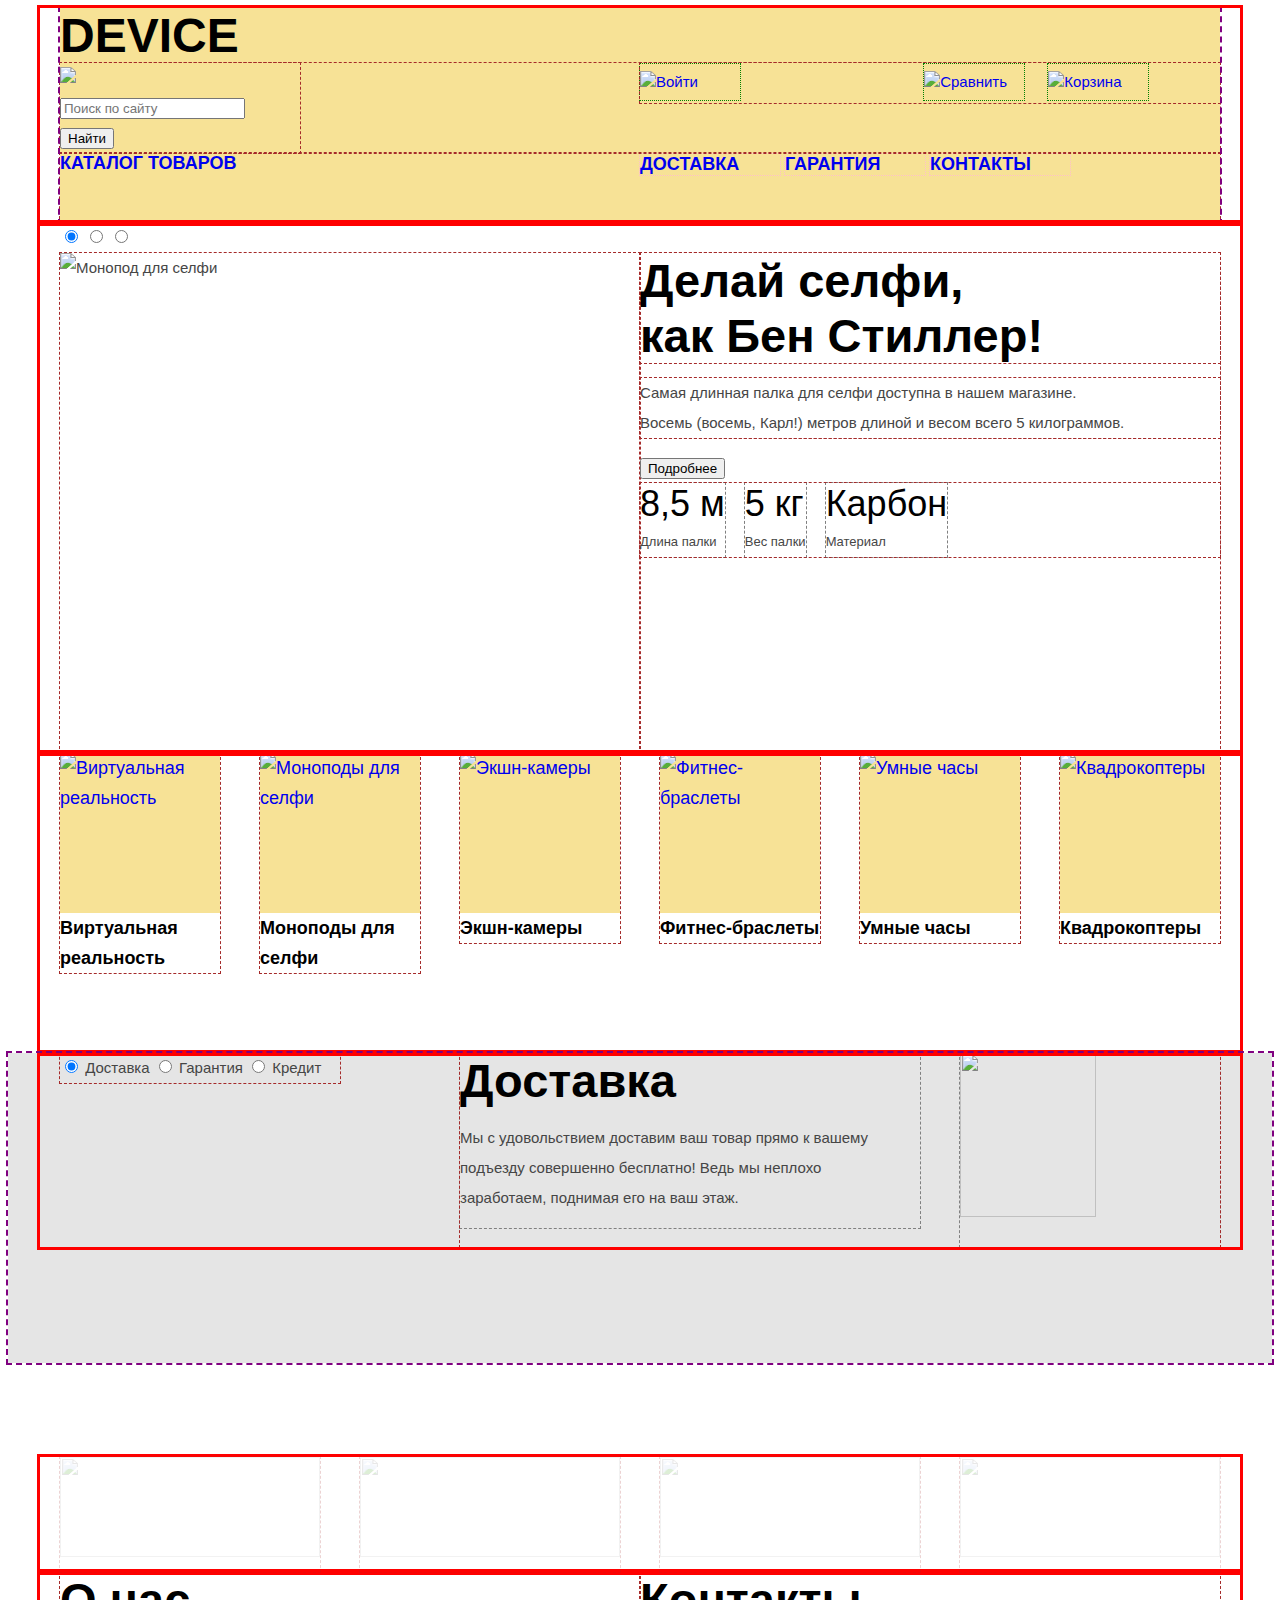
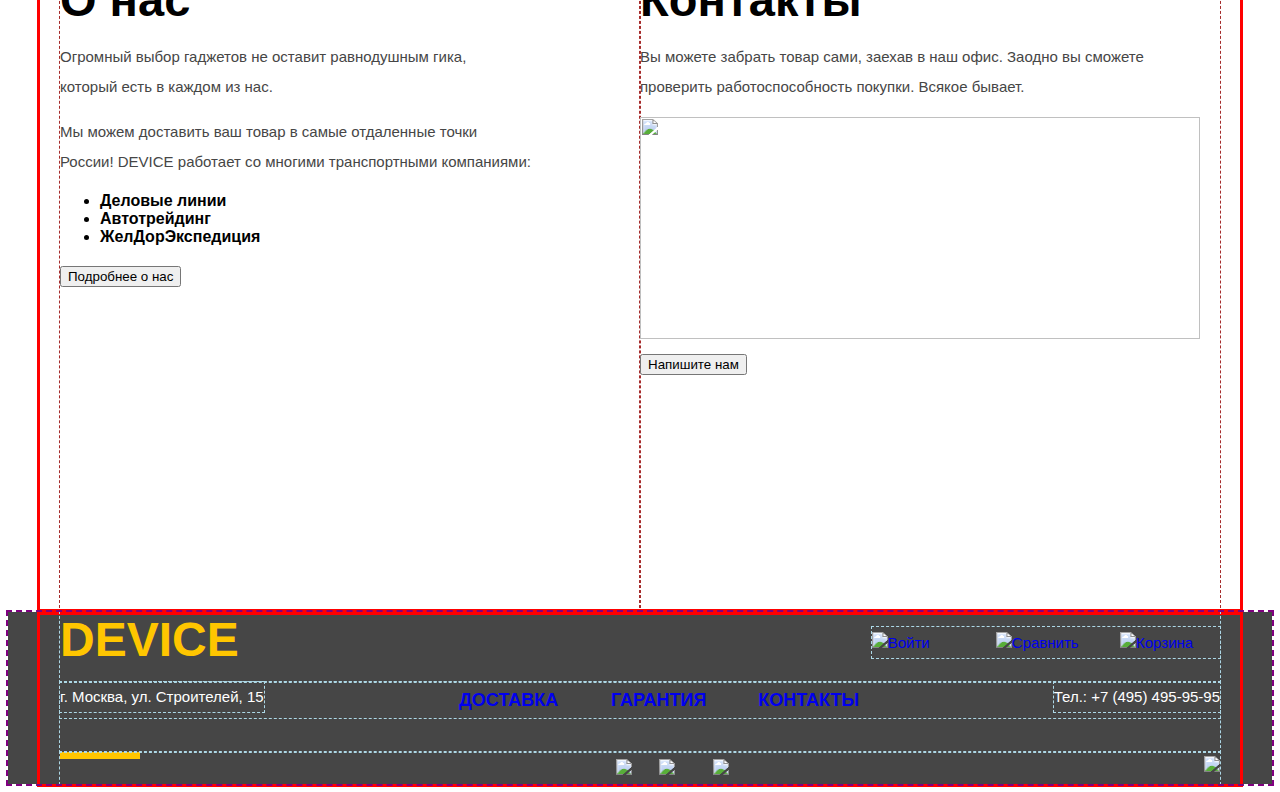
==== commit 27a83a89: "fix comments after review" ====
--- a/index.html
+++ b/index.html
@@ -35,10 +35,8 @@
         </ul>
       </section>
       <section class="header-bottom">
+        <a class="header-catalog" href="#">Каталог товаров</a>
         <ul class="header-bottom-menu">
-          <li>
-            <a href="#">Каталог товаров</a>
-          </li>
           <li>
             <a href="#">Доставка</a>
           </li>
@@ -76,14 +74,14 @@
   </div>
   
   <main>
-    <article class="slider clearfix container">
+    <article class="slider container">
       <div class="slider-switchers">
         <input type="radio" name="slider-switcher" value="1" checked>
         <input type="radio" name="slider-switcher" value="2">
         <input type="radio" name="slider-switcher" value="3">
       </div>
 
-      <section class="slide">
+      <section class="slide clearfix">
         
         <div class="slide-image">
           <img src="img/slider-1.png" width="384" height="486" alt="Монопод для селфи">
@@ -93,7 +91,7 @@
           <span class="strange-stick white"></span>
           <span class="slide-number hidden">01</span>
           <div class="slide-text">
-            <h2>Делай селфи, <br>как Бен Стиллер!</h2>
+            <h2 class="slide-title">Делай селфи, <br>как Бен Стиллер!</h2>
             <p>Самая длинная палка для селфи доступна в нашем магазине.
               <br> Восемь (восемь, Карл!) метров длиной и весом всего 5 килограммов.</p>
           </div>
@@ -115,7 +113,7 @@
         </div>
       </section>
 
-      <section class="slide hidden">
+      <section class="slide clearfix hidden">
         <div class="slide-image">
           <img src="img/slider-2.png" width="345" height="485" alt="Фитнес-браслет">
         </div>
@@ -124,7 +122,7 @@
           <span class="strange-stick white"></span>
           <span class="slide-number">02</span>
           <div class="slide-text">
-            <h2>Худеем правильно!</h2>
+            <h2 class="slide-title">Худеем правильно!</h2>
             <p>Мотивирующие фитнес-браслеты помогут найти в себе силы
               <br> не пропускать занятия и соблюдать диету.</p>
           </div>
@@ -136,7 +134,7 @@
         </div>
       </section>
 
-      <section class="slide hidden">
+      <section class="slide clearfix hidden">
         
         <div class="slide-image">
           <img src="img/slider-3.png" width="526" height="334" alt="Квадрокоптер">
@@ -146,7 +144,7 @@
           <span class="strange-stick white"></span>
           <span class="slide-number">03</span>
           <div class="slide-text">
-            <h2>Порхает как бабочка, жалит как пчела!</h2>
+            <h2 class="slide-title">Порхает как бабочка, жалит как пчела!</h2>
             <p>Этот обычный, на первый взгляд, квадрокоптер оснащен
               <br> мощным лазером, замаскированным под стандартную камеру.</p>
           </div>
@@ -213,7 +211,7 @@
         </div>
         <section class="services-slide clearfix">
           <div class="services-slide-text">
-            <h2>Доставка</h2>
+            <h2 class="service-title">Доставка</h2>
             <p>Мы с удовольствием доставим ваш товар прямо к вашему
               <br> подъезду совершенно бесплатно! Ведь мы неплохо
               <br> заработаем, поднимая его на ваш этаж.
@@ -225,7 +223,7 @@
         </section>
         <section class="services-slide hidden">
           <div class="services-slide-text">
-            <h2>Гарантия</h2>
+            <h2 class="service-title">Гарантия</h2>
             <p>Если из-за возгорания купленного у нас товара у вас сгорит
               <br> дом — не переживайте, мы выдадим вам новый.
               <br> Товар, не дом, конечно же.
@@ -237,7 +235,7 @@
         </section>
         <section class="services-slide hidden">
           <div class="services-slide-text">
-            <h2>Кредит</h2>
+            <h2 class="service-title">Кредит</h2>
             <p>Залезть в долговую яму стало проще! Кредитные
               <br> консультанты подберут для вас наиболее выгодные
               <br> условия кредита. Выгодные для нашего банка, разумеется.
@@ -268,7 +266,7 @@
         <section class="info">
           <div class="info-text">
             <span class="strange-stick black"></span>
-            <h2>О нас</h2>
+            <h2 class="info-title">О нас</h2>
             <p>Огромный выбор гаджетов не оставит равнодушным гика,
               <br> который есть в каждом из нас.</p>
             <p>Мы можем доставить ваш товар в самые отдаленные точки
@@ -286,7 +284,7 @@
         <section class="contacts">
           <div class="contacts-text">
             <span class="strange-stick black"></span>
-            <h2>Контакты</h2>
+            <h2 class="contacts-title">Контакты</h2>
             <p>Вы можете забрать товар сами, заехав в наш офис. Заодно вы сможете
               <br> проверить работоспособность покупки. Всякое бывает.</p>
             <div class="map-holder">
--- a/css/style.css
+++ b/css/style.css
@@ -106,7 +106,7 @@
 .footer-bottom-menu {
 	font-family: Gilroy ExtraBold, Tahoma, sans-serif;
 	font-size: 18px;
-	line-height: 36px;
+	line-height: 2;
 	font-weight: bold;
 	color: #fff;
 	text-transform: uppercase;
@@ -167,8 +167,12 @@
 
 /* тут начинается сетка */
 
-
-h1, h2 {
+.footer-title,
+.header-title,
+.slide-title,
+.service-title,
+.info-title, 
+.contacts-title {
 	margin: 0;
 }
 
@@ -202,7 +206,7 @@
 .header-top-menu {
 	outline: 1px dashed brown;
 	min-height: 40px;
-	width: 560px;
+	width: 50%;
 	float: right;
 	text-align: left;
 	margin: 0;
@@ -245,6 +249,8 @@
 }
 
 .header-bottom-menu {
+	float: right;
+	width: 50%;
 	padding: 0;
 	margin: 0;
 }
@@ -257,16 +263,15 @@
 }
 
 .header-bottom-menu li:first-child {
-	width: 300px;
-	margin-right: 240px;
+
 }
 
 .header-bottom-menu li:nth-child(2) {
-	margin-right: 20px;
+
 }
 
 .header-bottom-menu li:nth-child(3) {
-	margin-right: 60px;
+
 }
 
 
@@ -277,16 +282,15 @@
 
 .slide-image {
 	outline: 1px dashed brown;
-	width: 560px;
+	width: 50%;
 	min-height: 500px;
-	margin-right: 40px;
 	float: left;
 }
 
 .slide-descr {
 	outline: 1px dashed brown;
 	float: right;
-	width: 560px;
+	width: 50%;
 	min-height: 500px;
 }
 
@@ -308,6 +312,7 @@
 
 .slide-spec {
 	display: inline-block;
+	vertical-align: middle;
 	outline: 1px dashed grey;
 	font-size: 12px;
 	margin-right: 20px;
@@ -357,7 +362,7 @@
 
 .services-slide {
 	outline: 1px dashed brown;
-	float: left;
+	float: right;
 	width: 760px;
 }
 
@@ -402,12 +407,11 @@
 .info-wrap, .contacts-wrap {
 	outline: 1px dashed brown;
 	min-height: 640px;
-	width: 560px;
+	width: 50%;
 }
 
 .info-wrap {
 	float: left;
-	margin-right: 40px;
 }
 
 .contacts-wrap {
@@ -466,9 +470,9 @@
 
 .footer-bottom-menu {
 	outline: 1px dashed lightblue;
-    margin: 0 auto;
-    text-align: center;
-    font-size: 0;
+	margin: 0 auto;
+	text-align: center;
+	font-size: 0;
 }
 
 .footer-bottom-menu,
@@ -512,7 +516,7 @@
 }
 
 .social-btn:first-child {
-	margin-left: 10px;
+	margin: 0 11px;
 }
 
 .htmlacademy-btn {
@@ -526,7 +530,7 @@
 	background-color: #ffc600;
 }
 
-h2 {
+.main-title {
 	outline: 2px dashed brown;
 	margin-bottom: 30px;
 	margin-top: 40px;
@@ -536,6 +540,7 @@
 .breadcrumbs-item {
 	outline: 2px dashed brown;
 	display: inline-block;
+	vertical-align: middle;
 	margin-right: 40px;
 	margin-bottom: 30px;
 }
@@ -560,6 +565,7 @@
 .sidebar-filter-title {
 	outline: 2px dashed brown;
 	display: inline-block;
+	vertical-align: middle;
 	padding: 30px 0;
 	margin-bottom: 70px;
 }
@@ -573,10 +579,12 @@
 
 .catalog-sort {
 	display: inline-block;
+	vertical-align: middle;
 }
 
 .catalog-sort li {
 	display: inline-block;
+	vertical-align: middle;
 }
 
 .page-switcher {
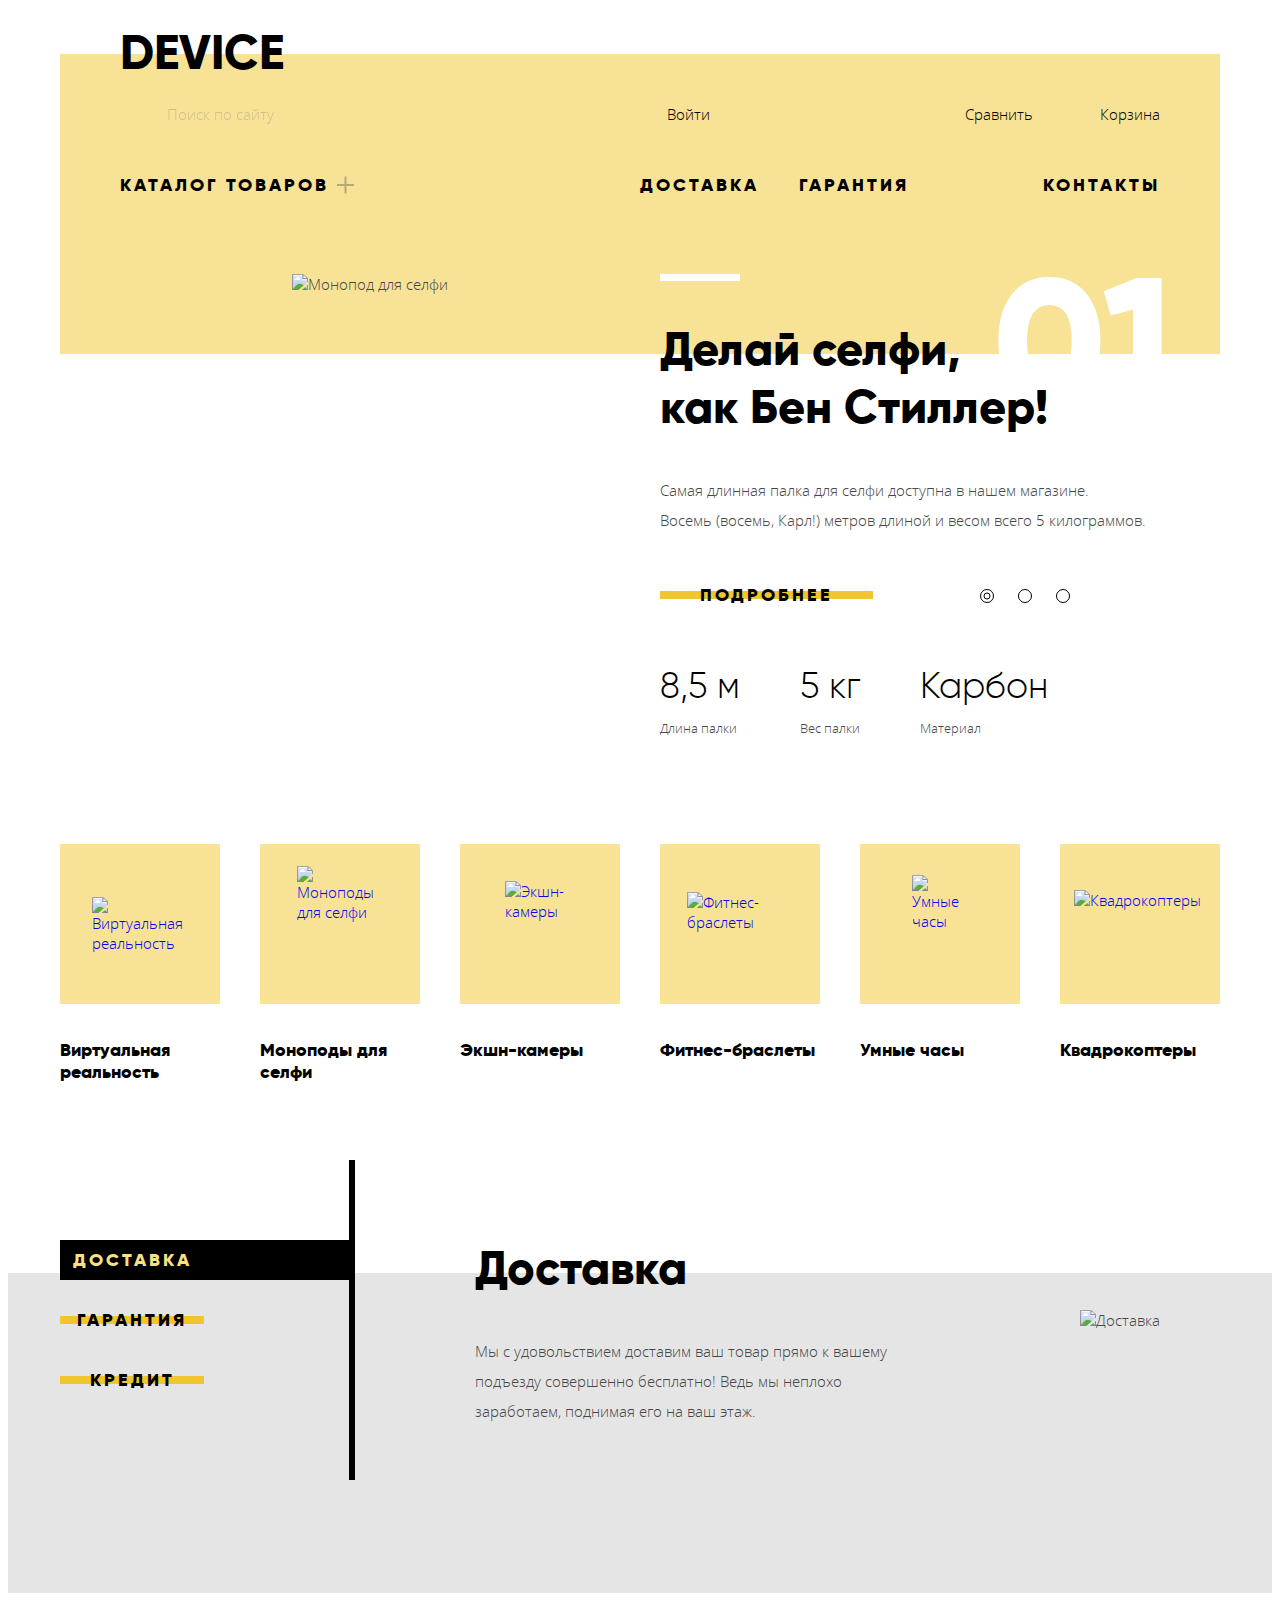
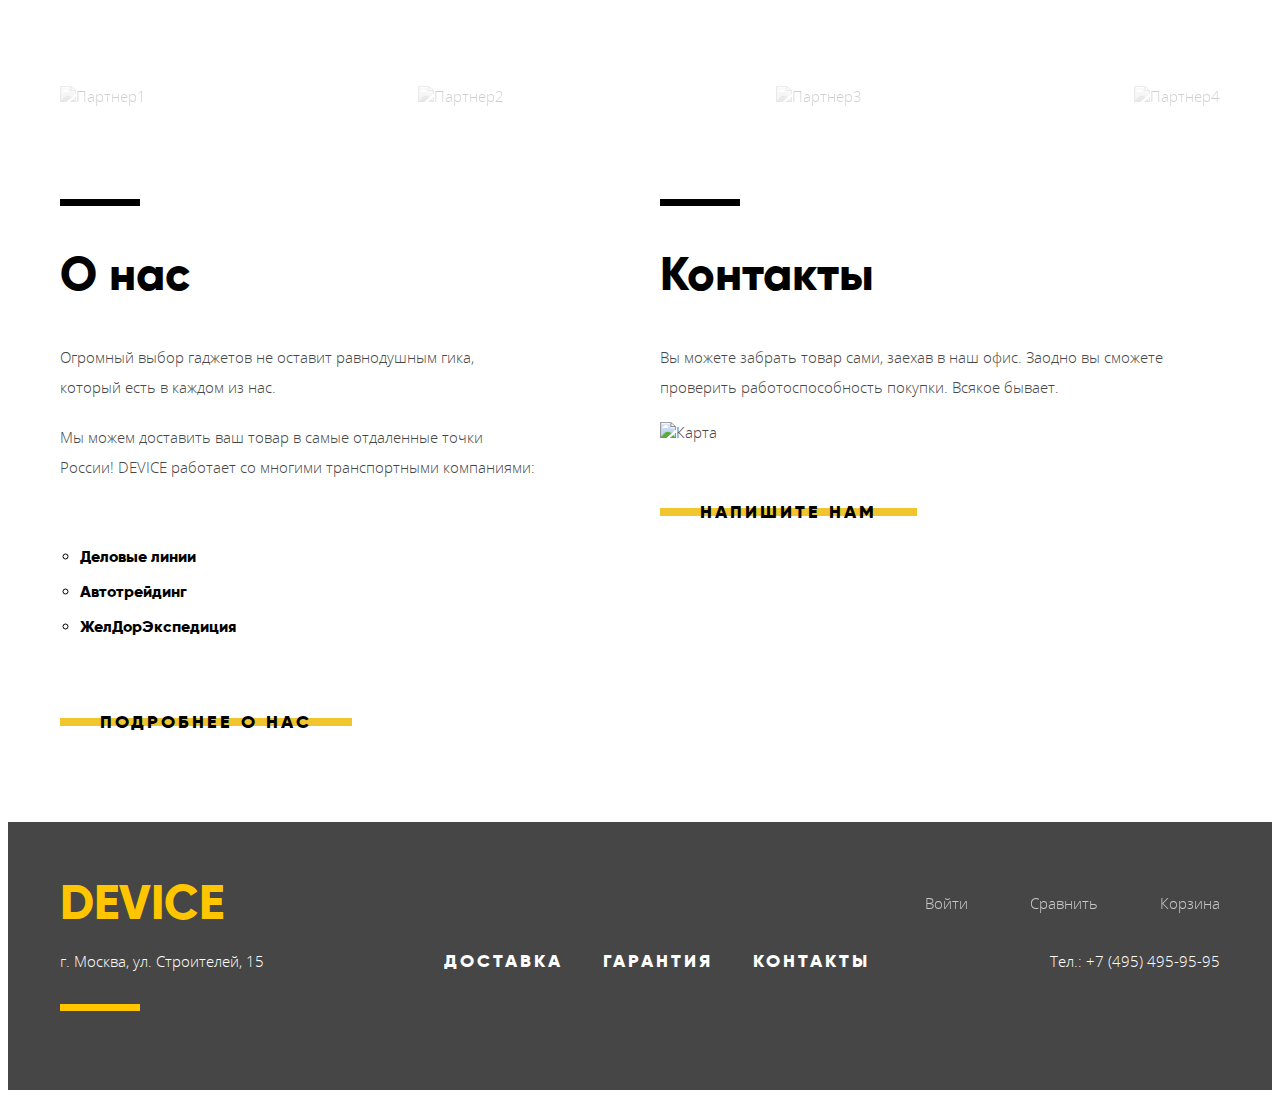
==== commit 7f6abac9: "Merge pull request #8 from Ultramarine715/flexbox" ====
--- a/index.html
+++ b/index.html
@@ -4,92 +4,95 @@
 <head>
   <meta charset="utf-8">
   <title>Device</title>
-  <link href="css/style.css" rel="stylesheet">
+  <link href="https://cdnjs.cloudflare.com/ajax/libs/normalize/7.0.0/normalize.min.css" rel="stylesheet" type="text/css">
+  <link href="css/style.min.css" rel="stylesheet">
 </head>
 
 <body>
   <div class="container">
     <header class="header-main">
-      <h1 class="header-title">Device</h1> 
-      <section class="header-top clearfix">
-        <div class="header-search">
-          <img src="img/search.png">
-          <form class="search-form" action="https://echo.htmlacademy.ru" method="post">
-            <input type="text" name="search" placeholder="Поиск по сайту">
-            <button class="btn" type="submit">Найти</button>
-          </form>
-        </div>
-        <ul class="header-top-menu">
-          <li class="header-menu-login">
-            <a href="#">
-              <img src="img/user.png">Войти</a>
-          </li>
-          <li class="header-menu-compare">
-            <a href="#">
-              <img src="img/compare.png">Сравнить</a>
-          </li>
-          <li class="header-menu-cart">
-            <a href="#">
-              <img src="img/cart.png">Корзина</a>
-          </li>
-        </ul>
-      </section>
-      <section class="header-bottom">
-        <a class="header-catalog" href="#">Каталог товаров</a>
+      <a class="header-title" href="#">Device</a>
+      <section class="header-wrap">
+        <section class="header-top">
+          <div class="header-search">
+            <form class="search-form" action="https://echo.htmlacademy.ru" method="post">
+              <input class="input-search" type="text" name="search" placeholder="Поиск по сайту">
+              <button class="search-btn" type="submit">Найти</button>
+            </form>
+          </div>
+          <ul class="header-top-menu">
+            <li class="header-login">
+              <a href="#">Войти</a>
+            </li>
+            <li class="header-compare">
+              <a href="#">Сравнить</a>
+            </li>
+            <li class="header-cart">
+              <a href="#">Корзина</a>
+            </li>
+          </ul>
+        </section>
         <ul class="header-bottom-menu">
-          <li>
+          <li class="header-catalog">
+            <a href="catalog.html">Каталог товаров</a>
+            <div class="catalog-menu">
+              <ul>
+                <li>
+                  <a href="#">Виртуальная реальность</a>
+                </li>
+                <li>
+                  <a href="#">Моноподы для селфи</a>
+                </li>
+                <li>
+                  <a href="#">Экшн-камеры</a>
+                </li>
+              </ul> 
+              <ul>
+                <li>
+                  <a href="#">Фитнес-браслеты</a>
+                </li>
+                <li>
+                  <a href="#">Умные часы</a>
+                </li>
+              </ul>
+              <ul>
+                <li>
+                  <a href="#">Квадрокоптеры</a>
+                </li>
+              </ul>
+            </div>
+          </li>
+          <li class="header-bottom-delivery">
             <a href="#">Доставка</a>
           </li>
-          <li>
+          <li class="header-bottom-guarantee">
             <a href="#">Гарантия</a>
           </li>
-          <li>
+          <li class="header-bottom-contacts">
             <a href="#">Контакты</a>
-          </li>
-        </ul>
-      </section>
-      <section class="header-hidden-menu hidden">
-        <ul class="catalog-menu">
-          <li>
-            <a href="#">Виртуальная реальность</a>
-          </li>
-          <li>
-            <a href="#">Моноподы для селфи</a>
-          </li>
-          <li>
-            <a href="#">Экшн-камеры</a>
-          </li>
-          <li>
-            <a href="#">Фитнес-браслеты</a>
-          </li>
-          <li>
-            <a href="#">Умные часы</a>
-          </li>
-          <li>
-            <a href="#">Квадрокоптеры</a>
           </li>
         </ul>
       </section>
     </header>
   </div>
-  
+  <!-- конец хэдера -->
   <main>
     <article class="slider container">
+      <input type="radio" name="slider-switcher" value="1" id="slide-1" checked>
+      <input type="radio" name="slider-switcher" value="2" id="slide-2">
+      <input type="radio" name="slider-switcher" value="3" id="slide-3">
       <div class="slider-switchers">
-        <input type="radio" name="slider-switcher" value="1" checked>
-        <input type="radio" name="slider-switcher" value="2">
-        <input type="radio" name="slider-switcher" value="3">
-      </div>
-
-      <section class="slide clearfix">
-        
+        <label for="slide-1"></label>
+        <label for="slide-2"></label>
+        <label for="slide-3"></label>
+      </div>
+      <section class="slide slide-1">
         <div class="slide-image">
           <img src="img/slider-1.png" width="384" height="486" alt="Монопод для селфи">
         </div>
-
         <div class="slide-descr">
           <span class="strange-stick white"></span>
-          <span class="slide-number hidden">01</span>
+          <span class="slide-number">01</span>
           <div class="slide-text">
             <h2 class="slide-title">Делай селфи, <br>как Бен Стиллер!</h2>
             <p>Самая длинная палка для селфи доступна в нашем магазине.
@@ -98,48 +101,49 @@
           <button class="main-btn" type="button">Подробнее</button>
           <div class="slide-spec-wrapper">
             <div class="slide-spec">
-              <span class="slide-spec-value">8,5 м</span><br>
+              <span class="slide-spec-value">8,5 м</span>
+              <br>
               <span class="slide-spec-type">Длина палки</span>
             </div>
             <div class="slide-spec">
-              <span class="slide-spec-value">5 кг</span><br>
+              <span class="slide-spec-value">5 кг</span>
+              <br>
               <span class="slide-spec-type">Вес палки</span>
             </div>
             <div class="slide-spec">
-              <span class="slide-spec-value">Карбон</span><br>
+              <span class="slide-spec-value">Карбон</span>
+              <br>
               <span class="slide-spec-type">Материал</span>
             </div>
           </div>
         </div>
       </section>
-
-      <section class="slide clearfix hidden">
+      <section class="slide slide-2">
         <div class="slide-image">
           <img src="img/slider-2.png" width="345" height="485" alt="Фитнес-браслет">
         </div>
-
         <div class="slide-descr">
           <span class="strange-stick white"></span>
           <span class="slide-number">02</span>
           <div class="slide-text">
-            <h2 class="slide-title">Худеем правильно!</h2>
+            <h2 class="slide-title">Худеем <br> правильно!</h2>
             <p>Мотивирующие фитнес-браслеты помогут найти в себе силы
               <br> не пропускать занятия и соблюдать диету.</p>
           </div>
           <button class="main-btn" type="button">Подробнее</button>
-          <div class="slide-spec">
-            <span class="slide-spec-value">48 часов</span>
-            <span class="slide-spec-type">Без подзарядки</span>
-          </div>
-        </div>
-      </section>
-
-      <section class="slide clearfix hidden">
-        
+          <div class="slide-spec-wrapper">
+            <div class="slide-spec">
+              <span class="slide-spec-value">48 часов</span>
+              <br>
+              <span class="slide-spec-type">Без подзарядки</span>
+            </div>
+          </div>
+        </div>
+      </section>
+      <section class="slide slide-3">
         <div class="slide-image">
-          <img src="img/slider-3.png" width="526" height="334" alt="Квадрокоптер">
-        </div>
-
+          <img src="img/slider-3.png" width="474" height="300" alt="Квадрокоптер">
+        </div>
         <div class="slide-descr">
           <span class="strange-stick white"></span>
           <span class="slide-number">03</span>
@@ -149,13 +153,17 @@
               <br> мощным лазером, замаскированным под стандартную камеру.</p>
           </div>
           <button class="main-btn" type="button">Подробнее</button>
-          <div class="slide-spec">
-            <span class="slide-spec-value">800 м</span>
-            <span class="slide-spec-type">Дальность полета</span>
-          </div>
-          <div class="slide-spec">
-            <span class="slide-spec-value">50 м</span>
-            <span class="slide-spec-type">Радиус поражения</span>
+          <div class="slide-spec-wrapper">
+            <div class="slide-spec">
+              <span class="slide-spec-value">800 м</span>
+              <br>
+              <span class="slide-spec-type">Дальность полета</span>
+            </div>
+            <div class="slide-spec">
+              <span class="slide-spec-value">50 м</span>
+              <br>
+              <span class="slide-spec-type">Радиус поражения</span>
+            </div>
           </div>
         </div>
       </section>
@@ -198,18 +206,17 @@
         <span class="product-type-text">Квадрокоптеры</span>
       </a>
     </section>
-
     <article class="services">
-      <div class="container clearfix">
+      <div class="container services-wrap">
+        <input type="radio" name="services-slider-switcher" value="delivery" id="delivery" checked>
+        <input type="radio" name="services-slider-switcher" value="guarantee" id="guarantee">
+        <input type="radio" name="services-slider-switcher" value="credit" id="credit">
         <div class="services-tabs">
-          <input type="radio" name="services-slider-switcher" value="delivery" id="delivery" checked>
-          <label for="delivery">Доставка</label>
-          <input type="radio" name="services-slider-switcher" value="guarantee" id="guarantee">
-          <label for="guarantee">Гарантия</label>
-          <input type="radio" name="services-slider-switcher" value="credit" id="credit">
-          <label for="credit">Кредит</label>
-        </div>
-        <section class="services-slide clearfix">
+          <label class="main-btn services-btn" for="delivery">Доставка</label>
+          <label class="main-btn services-btn" for="guarantee">Гарантия</label>
+          <label class="main-btn services-btn" for="credit">Кредит</label>
+        </div>
+        <section class="services-slide services-slide-1">
           <div class="services-slide-text">
             <h2 class="service-title">Доставка</h2>
             <p>Мы с удовольствием доставим ваш товар прямо к вашему
@@ -218,10 +225,10 @@
             </p>
           </div>
           <div class="services-slide-image delivery">
-            <img src="img/delivery.png" width="136" height="164">
+            <img src="img/delivery.png" alt="Доставка" width="136" height="164">
           </div>
         </section>
-        <section class="services-slide hidden">
+        <section class="services-slide services-slide-2">
           <div class="services-slide-text">
             <h2 class="service-title">Гарантия</h2>
             <p>Если из-за возгорания купленного у нас товара у вас сгорит
@@ -230,10 +237,10 @@
             </p>
           </div>
           <div class="services-slide-image">
-            <img src="img/guarantee.png" width="171" height="194">
+            <img src="img/guarantee.png" alt="Гарантия" width="171" height="194">
           </div>
         </section>
-        <section class="services-slide hidden">
+        <section class="services-slide services-slide-3">
           <div class="services-slide-text">
             <h2 class="service-title">Кредит</h2>
             <p>Залезть в долговую яму стало проще! Кредитные
@@ -242,131 +249,124 @@
             </p>
           </div>
           <div class="services-slide-image">
-            <img src="img/credit.png" width="156" height="186">
+            <img src="img/credit.png" alt="Кредит" width="156" height="186">
           </div>
         </section>
       </div>
     </article>
     <section class="partners container">
       <a href="#" class="partners-logo">
-        <img src="img/logo-1.png" width="260" height="100">
+        <img src="img/logo-1.jpg" alt="Партнер1" width="260" height="100">
       </a>
       <a href="#" class="partners-logo">
-        <img src="img/logo-2.png" width="260" height="100">
+        <img src="img/logo-2.jpg" alt="Партнер2" width="260" height="100">
       </a>
       <a href="#" class="partners-logo">
-        <img src="img/logo-3.png" width="260" height="100">
+        <img src="img/logo-3.jpg" alt="Партнер3" width="260" height="100">
       </a>
       <a href="#" class="partners-logo">
-        <img src="img/logo-4.png" width="260" height="100">
+        <img src="img/logo-4.jpg" alt="Партнер4" width="260" height="100">
       </a>
     </section>
-    <section class="info-contacts-wrap clearfix container">
-      <div class="info-wrap">
-        <section class="info">
-          <div class="info-text">
-            <span class="strange-stick black"></span>
-            <h2 class="info-title">О нас</h2>
-            <p>Огромный выбор гаджетов не оставит равнодушным гика,
-              <br> который есть в каждом из нас.</p>
-            <p>Мы можем доставить ваш товар в самые отдаленные точки
-              <br> России! DEVICE работает со многими транспортными компаниями:</p>
-            <ul>
-              <li>Деловые линии</li>
-              <li>Автотрейдинг</li>
-              <li>ЖелДорЭкспедиция</li>
-            </ul>
-            <button class="main-btn" type="button">Подробнее о нас</button>
-          </div>
-        </section>
-      </div>
-      <div class="contacts-wrap">
-        <section class="contacts">
-          <div class="contacts-text">
-            <span class="strange-stick black"></span>
-            <h2 class="contacts-title">Контакты</h2>
-            <p>Вы можете забрать товар сами, заехав в наш офис. Заодно вы сможете
-              <br> проверить работоспособность покупки. Всякое бывает.</p>
-            <div class="map-holder">
-              <img src="img/map.jpg" width="560" height="222">
-            </div>
-            <button class="main-btn" type="button">Напишите нам</button>
-          </div>
-        </section>
-      </div>
+    <section class="info-contacts-wrap container">
+      <div class="info">
+        <div class="info-text">
+          <span class="strange-stick black"></span>
+          <h2 class="info-title">О нас</h2>
+          <p>Огромный выбор гаджетов не оставит равнодушным гика,
+            <br> который есть в каждом из нас.</p>
+          <p>Мы можем доставить ваш товар в самые отдаленные точки
+            <br> России! DEVICE работает со многими транспортными компаниями:</p>
+          <ul>
+            <li>Деловые линии</li>
+            <li>Автотрейдинг</li>
+            <li>ЖелДорЭкспедиция</li>
+          </ul>
+          <button class="main-btn" type="button">Подробнее о нас</button>
+        </div>
+      </div>
+      <section class="contacts">
+        <div class="contacts-text">
+          <span class="strange-stick black"></span>
+          <h2 class="contacts-title">Контакты</h2>
+          <p>Вы можете забрать товар сами, заехав в наш офис. Заодно вы сможете
+            <br> проверить работоспособность покупки. Всякое бывает.</p>
+          <div class="map-holder">
+            <img src="img/map.jpg" alt="Карта" width="560" height="222">
+          </div>
+          <a href="write-us.html" class="main-btn write-us-btn" >Напишите нам</a>
+        </div>
+      </section>
     </section>
   </main>
-
-    <footer class="footer-main">
-      <div class="container">
-        <section class="footer-top clearfix">
-          <h1 class="footer-title">Device</h1>
-          <ul class="footer-top-menu">
-            <li>
-              <a href="#">
-                <img src="img/footer-user.png">Войти</a>
-            </li>
-            <li>
-              <a href="#">
-                <img src="img/footer-compare.png">Сравнить</a>
-            </li>
-            <li>
-              <a href="#">
-                <img src="img/footer-cart.png">Корзина</a>
-            </li>
-          </ul>
-        </section>
-        <section class="footer-bottom clearfix">
-          <span class="footer-addr">г. Москва, ул. Строителей, 15</span>
-         
-          <span class="footer-tel">Тел.: +7 (495) 495-95-95</span>
-         <ul class="footer-bottom-menu">
-            <li>
-              <a href="#">Доставка</a>
-            </li>
-            <li>
-              <a href="#">Гарантия</a>
-            </li>
-            <li>
-              <a href="#">Контакты</a>
-            </li>
-          </ul>
-        </section>
-        <section class="footer-social clearfix">
-          <span class="strange-stick yellow"></span>
-          <a href="https://htmlacademy.ru" class="htmlacademy-btn">
-              <img src="img/footer-logo-html.png">
-            </a>
-          <div class="social">
-            <a href="#" class="social-btn social-btn-fb">
-              <img src="img/social-fb.png">
-            </a>
-            <a href="#" class="social-btn social-btn-inst">
-              <img src="img/social-inst.png">
-            </a>
-            <a href="#" class="social-btn social-btn-tw">
-              <img src="img/social-twi.png">
-            </a>
-          </div>
-        </section>
-      </div>
-    </footer>
-
-    <div class="popup-map hidden">
-      <img src="#" width="960" height="559" alt="Карта">
+  <!-- футер -->
+  <footer class="footer-main">
+    <div class="container">
+      <section class="footer-top">
+        <a class="footer-title" href="#">Device</a>
+        <ul class="footer-top-menu">
+          <li class="footer-login">
+            <a href="#">Войти</a>
+          </li>
+          <li class="footer-compare">
+            <a href="#">Сравнить</a>
+          </li>
+          <li class="footer-cart">
+            <a href="#">Корзина</a>
+          </li>
+        </ul>
+      </section>
+      <section class="footer-bottom">
+        <span class="footer-address">г. Москва, ул. Строителей, 15</span>
+        <ul class="footer-bottom-menu">
+          <li>
+            <a href="#">Доставка</a>
+          </li>
+          <li>
+            <a href="#">Гарантия</a>
+          </li>
+          <li>
+            <a href="#">Контакты</a>
+          </li>
+        </ul>
+        <span class="footer-tel">Тел.: +7 (495) 495-95-95</span>
+      </section>
+      <section class="footer-social">
+        <span class="strange-stick yellow"></span>
+        <div class="social">
+          <a href="#" class="social-btn social-btn-fb"></a>
+          <a href="#" class="social-btn social-btn-inst"></a>
+          <a href="#" class="social-btn social-btn-tw"></a>
+        </div>
+        <a href="https://htmlacademy.ru" class="htmlacademy-btn"></a>
+      </section>
     </div>
-    <div class="hidden">
-      <form class="write-us" action="https://echo.htmlacademy.ru" method="post">
-        <label for="name">Ваше имя</label>
-        <input type="text" name="name" placeholder="Представьтесь, пожалуйста" id="name">
-        <label for="email">Ваш e-mail</label>
-        <input type="text" name="email" placeholder="Для отправки ответа" id="email">
-        <label for="message">Текст письма</label>
-        <textarea name="message" placeholder="В свободной форме" id="message"></textarea>
-        <button class="main-btn" type="submit"></button>
-      </form>
-    </div>
-  </main>
+  </footer>
+  <!-- модальная форма -->
+  <div class="modal-content">
+    <button class="modal-content-close" type="button" title="Закрыть">Закрыть</button>
+    <form class="write-us-form" action="https://echo.htmlacademy.ru" method="post">
+      <div class="form-name">
+        <label for="name">Ваше имя:</label>
+        <input class="icon-name" type="text" name="name" placeholder="Представьтесь, пожалуйста" id="name">
+      </div>
+      <div class="form-mail">
+        <label for="email">Ваш e-mail:</label>
+        <input class="icon-mail" type="text" name="email" placeholder="Для отправки ответа" id="email">
+      </div>
+      <div class="form-message">
+        <label for="message">Текст письма:</label>
+        <textarea class="icon-message" name="message" placeholder="В свободной форме" id="message"></textarea>
+      </div>
+      <button class="main-btn" type="submit">Отправить</button>
+    </form>
+  </div>
+  <!-- карта -->
+  <div class="modal-content-map">
+    <button class="modal-content-close" type="button" title="Закрыть">Закрыть</button>
+    <iframe src="https://www.google.com/maps/embed?pb=!1m18!1m12!1m3!1d2249.1123749473163!2d37.52742931542596!3d55.687034004530695!2m3!1f0!2f0!3f0!3m2!1i1024!2i768!4f13.1!3m3!1m2!1s0x46b54cf65f5c8955%3A0x694710ccd55501e!2z0YPQuy4g0KHRgtGA0L7QuNGC0LXQu9C10LksIDE1LCDQnNC-0YHQutCy0LAsIDExOTMxMQ!5e0!3m2!1sru!2sru!4v1515793848931" width="960" height="560" style="border:0" allowfullscreen></iframe>
+  </div>
+  <script src="js/script.min.js"></script>
 </body>
 
 </html>
--- a/css/style.min.css
+++ b/css/style.min.css
@@ -0,0 +1 @@
+.header-top-menu li:hover,.main-btn,.map-holder,.search-btn:hover,.toggle{cursor:pointer}.catalog-page,.sidebar-filter span,.slide-spec-value,.slider-switchers label,.social a{vertical-align:middle}@font-face{font-family:OpenSans;src:url(../fonts/opensans.woff) format("woff"),url(../fonts/opensans.woff2) format("woff2");font-style:normal;font-weight:400}@font-face{font-family:OpenSans;src:url(../fonts/opensanslight.woff) format("woff"),url(../fonts/opensanslight.woff2) format("woff2");font-style:normal;font-weight:lighter}@font-face{font-family:Gilroy;src:url(../fonts/gilroyextrabold.woff) format("woff"),url(../fonts/gilroyextrabold.woff2) format("woff2");font-style:normal;font-weight:700}@font-face{font-family:Gilroy;src:url(../fonts/gilroylight.woff) format("woff"),url(../fonts/gilroylight.woff2) format("woff2");font-style:normal;font-weight:400}body{font-family:OpenSans,sans-serif;font-size:15px;color:#464646}a{text-decoration:none}.header-main{display:-webkit-box;display:-ms-flexbox;display:-webkit-flex;display:flex;flex-direction:column;justify-content:space-between}.header-search,.header-top{display:-webkit-box;display:-ms-flexbox;display:-webkit-flex}.header-title{margin:15px 0 -28px 60px;position:relative;font-family:Gilroy,Tahoma,sans-serif;font-size:48px;font-weight:700;text-transform:uppercase;width:180px;color:#000}.input-search,.search-btn{line-height:50px;font-family:OpenSans,sans-serif;color:#000}header a{color:#000}.container{width:1160px;margin:0 auto;padding:0 20px}.header-wrap{padding:0 60px;background-color:#f7e296;height:300px}.header-wrap-catalog{height:190px}.header-top{min-height:70px;display:flex;justify-content:space-between;align-items:baseline}.header-search{display:flex;width:50%}.input-search{background:0 0;border:2px solid transparent;padding-left:45px;font-size:15px;opacity:.3}.input-search:hover{opacity:.6}.input-search:focus{opacity:1;border-bottom-color:#000;outline:0}.search-form{position:relative;display:-webkit-box;display:-ms-flexbox;display:-webkit-flex;display:flex}.search-form::before{position:absolute;top:21px;content:"";width:16px;height:16px;background:url(../img/sprites.png) no-repeat}.search-btn{display:none;background-color:transparent;padding:0 20px;border:2px solid #000;font-size:15px}.search-btn:hover{color:#fff;background-color:#000}.search-btn:active{opacity:.3}.input-search:focus+.search-btn{display:block}.header-bottom,.header-top-menu{display:-webkit-box;display:-ms-flexbox;display:-webkit-flex;justify-content:space-between}.header-top-menu{display:flex;width:50%;margin:50px 0;padding:0;list-style:none;font-size:15px;font-weight:lighter;color:#000}.header-top-menu li{margin-right:40px;padding-left:27px;position:relative}.header-cart::before,.header-compare::before,.header-login::before{position:absolute;left:0;width:16px;height:16px;content:""}.header-top-menu a{color:#000}.catalog-menu a:hover,.footer-title:hover,.header-bottom-menu a:hover,.header-title:hover,.header-top-menu li:hover{opacity:.6}.catalog-menu a:active,.footer-title:active,.header-bottom-menu a:active,.header-logout>a,.header-title:active,.header-top-menu li:active{opacity:.3}.header-top-menu li:first-child{margin-right:auto}.header-logout>a:hover{opacity:1}.header-top-menu li:last-child{margin-right:0}.header-login::before{top:2px;background:url(../img/sprites.png) -19px 0 no-repeat}.header-compare::before{top:4px;background:url(../img/sprites.png) -36px 0 no-repeat}.header-cart::before{top:2px;background:url(../img/sprites.png) -52px 0 no-repeat}.header-bottom{display:flex}.header-bottom-menu,.header-catalog:hover .catalog-menu{display:-webkit-box;display:-ms-flexbox;display:-webkit-flex}.header-bottom-menu{display:flex;justify-content:space-between;margin:0;padding:0;list-style:none;font-family:Gilroy,Tahoma,sans-serif;font-size:18px;font-weight:700;color:#000;text-transform:uppercase;letter-spacing:3px}.header-bottom-menu li{margin-right:40px;position:relative}.header-bottom-menu>li:last-child{margin-left:auto;margin-right:0}.catalog-menu{display:none;padding:30px 60px 0;width:1040px;min-height:130px;position:absolute;left:-60px;z-index:10;justify-content:flex-start;font-family:OpenSans,sans-serif;font-size:15px;letter-spacing:0;color:#464646;text-transform:none;margin:0;list-style:none;background-color:#f7e296}.slide-number,.slide-spec-value,.slide-title{font-family:Gilroy,Tahoma,sans-serif}.main-btn,.services-tabs label{letter-spacing:3px;text-transform:uppercase}.header-bottom-menu .header-catalog{width:230px;margin-right:290px;position:relative}.header-catalog>a{position:relative}.header-catalog>a::after,.header-catalog>a::before{content:"";position:absolute;top:10px;right:-25px;width:17px;height:2px;background-color:#b8a974}.header-catalog>a::after{transform:rotate(90deg)}.header-catalog:hover .catalog-menu{display:flex}.catalog-menu ul{margin:0 40px 0 0;padding:0;list-style:none;display:-webkit-box;display:-ms-flexbox;display:-webkit-flex;display:flex;flex-direction:column}.catalog-menu li{margin:5px 0}.slider{position:relative;margin-top:-80px}.slide{padding:0 60px;margin-bottom:80px;display:none;justify-content:space-between;min-height:490px}.slide-image{text-align:center;margin-right:40px}.slide-descr,.slide-image{width:560px;position:relative}.slide-title{position:relative;font-size:47px;font-weight:700;color:#000}.slide-number{position:absolute;top:-42px;right:-14px;font-size:179px;font-weight:700;color:#fff}.slide-text p{line-height:30px;margin-bottom:40px}.slide-spec-wrapper{display:-webkit-box;display:-ms-flexbox;display:-webkit-flex;display:flex;justify-content:flex-start;margin-top:50px}.slide-spec{margin-right:60px}.slide-spec-value{display:inline-block;margin-bottom:10px;font-size:36px;font-weight:400;color:#000}.slide-spec-type{font-size:13px;line-height:20px}.main-btn,.product-type span,.services-tabs label{font-family:Gilroy,Tahoma,sans-serif;font-size:18px;font-weight:700;color:#000}.slider input[id=slide-1]:checked~.slide-1,.slider input[id=slide-2]:checked~.slide-2,.slider input[id=slide-3]:checked~.slide-3{display:-webkit-box;display:-ms-flexbox;display:-webkit-flex;display:flex}.slider-switchers{position:absolute;bottom:160px;right:160px;z-index:10}.slider-switchers label{position:relative;cursor:pointer;display:inline-block;width:12px;height:12px;margin:0 10px;border:1px solid #000;border-radius:50%}.slider input[id=slide-1]:checked~.slider-switchers>label[for=slide-1]::after,.slider input[id=slide-2]:checked~.slider-switchers>label[for=slide-2]::after,.slider input[id=slide-3]:checked~.slider-switchers>label[for=slide-3]::after{position:absolute;content:"";top:50%;left:50%;transform:translate(-50%,-50%);width:5px;height:5px;border:1px solid #000;border-radius:50%}.slider input{display:none}.main-btn{display:inline-block;line-height:40px;padding:0 40px;border:none;background:linear-gradient(transparent 40%,#f0c52e 40%,#f0c52e 60%,transparent 60%)}.info-text li,.services-slide-text p{line-height:30px}.main-btn:hover{background:#f0c52e}.main-btn:active{opacity:.3;outline:0}.main-btn:focus{outline:0}.menu{display:-webkit-box;display:-ms-flexbox;display:-webkit-flex;display:flex;justify-content:space-between;margin-bottom:190px}.image-holder,.services-wrap{display:-webkit-box;display:-ms-flexbox;display:-webkit-flex}.product-type{width:160px}.image-holder{margin-bottom:35px;display:flex;background-color:#f7e296;width:160px;height:160px}.image-holder:hover{background-color:#f0c52e}.image-holder img{margin:auto}.product-type:active img,.product-type:active span{opacity:.3}.services{background-color:#e5e5e5}.services-wrap{display:flex;position:relative;top:-113px;min-height:320px}.services-tabs{display:-webkit-box;display:-ms-flexbox;display:-webkit-flex;display:flex;flex-direction:column;justify-content:center;align-items:flex-start;width:25%;border-right:6px solid #000}.partners,.services-slide{justify-content:space-between}.contacts-title,.info-title,.service-title{font-size:47px}.services-btn{position:relative;box-sizing:border-box;padding:0;width:50%;text-align:center;margin:10px 0}.services input{display:none}.services input[id=credit]:checked~.services-tabs>label[for=credit],.services input[id=delivery]:checked~.services-tabs>label[for=delivery],.services input[id=guarantee]:checked~.services-tabs>label[for=guarantee]{background:#000;color:#f7e184}.contacts-title,.info-text li,.info-title,.main-title,.service-title{color:#000;font-family:Gilroy,Tahoma,sans-serif;font-weight:700}.services input[id=credit]:checked~.services-tabs>label[for=credit]::after,.services input[id=delivery]:checked~.services-tabs>label[for=delivery]::after,.services input[id=guarantee]:checked~.services-tabs>label[for=guarantee]::after{position:absolute;right:-100%;height:40px;width:100%;background:#000;content:""}.services input[id=credit]:checked~.services-slide-3,.services input[id=delivery]:checked~.services-slide-1,.services input[id=guarantee]:checked~.services-slide-2{display:-webkit-box;display:-ms-flexbox;display:-webkit-flex;display:flex}.services-slide{display:none;align-items:center;width:75%}.info-contacts-wrap,.partners{display:-webkit-box;display:-ms-flexbox;display:-webkit-flex}.services-slide-text{width:460px;margin-left:120px}.services-slide-image{margin-right:60px}.partners{display:flex;margin:93px auto}.partners-logo img{filter:grayscale(100%);opacity:.2}.partners-logo img:hover{filter:grayscale(0);opacity:1}.info-contacts-wrap{display:flex;justify-content:space-between;margin-bottom:80px}.breadcrumbs,.catalog-nav{display:-webkit-box;display:-ms-flexbox;display:-webkit-flex}.contacts,.info{width:560px}.info{margin-right:40px}.contacts-text p,.info-text p{line-height:30px;margin-bottom:20px}.info-text ul{margin:60px 0;padding-left:20px;list-style:circle}.info-text li{font-size:16px;margin-bottom:5px}.map-holder{margin-bottom:50px}.catalog-nav{display:flex;flex-wrap:wrap}.main-title{width:100%;margin:30px 0 0 60px;font-size:47px}.breadcrumbs{display:flex;list-style:none;padding:0;margin:15px 0 40px 60px;font-size:14px;line-height:36px;color:#464646}.catalog-main,.catalog-sort,.main-sort,.sidebar-sort{display:-webkit-box;display:-ms-flexbox;display:-webkit-flex}.breadcrumbs a{color:#000;opacity:.3}.breadcrumbs a.active,.breadcrumbs a:hover{color:#000;opacity:.6}.breadcrumbs a:active{color:#000;opacity:.1}.breadcrumbs span{transform:rotate(45deg)}.breadcrumbs-item{margin:0 20px}.breadcrumbs-item:first-child{margin-left:0}.catalog-main,.catalog-sort{display:flex;flex-wrap:wrap}.catalog-sort-wrapper{background-image:linear-gradient(to right,#dbdbdb 0,#dbdbdb 50%,#ebebeb 50%)}.catalog-main-wrapper{background-image:linear-gradient(to right,#ebebeb 0,#ebebeb 50%,#fff 50%)}.catalog-sort{justify-content:space-between;align-items:center;background-color:#ebebeb;font-family:OpenSans,sans-serif;font-size:14px;line-height:18px;color:#000}.catalog-sidebar,.sidebar-sort{width:28%}.sidebar-sort{background-color:#dbdbdb}.catalog-body-wrapper,.main-sort{width:72%}.catalog-body-wrapper{background-color:#fff}.main-sort,.sidebar-sort{display:flex;padding:26px 0}.sort-type{display:-webkit-box;display:-ms-flexbox;display:-webkit-flex;display:flex;width:100%;list-style:none;padding:0;margin:0}.sort-type a{margin-right:20px;color:#000;opacity:.3}.sort-type a:hover{opacity:.6}.sort-type a.active,.sort-type a:active{opacity:1}.sort-type-up{margin-left:auto}.sort-type-down>a{margin-right:0}.main-sort-header,.sidebar-sort-header{margin-left:60px;margin-right:45px;display:block;font-family:Gilroy,Tahoma,sans-serif;font-size:16px;font-weight:700;color:#000;text-transform:uppercase;letter-spacing:2px}.catalog-sidebar,.sidebar-filter{display:-webkit-box;display:-ms-flexbox;display:-webkit-flex}.btn-page,.catalog-page,.footer-bottom-menu,.page-switcher{font-family:Gilroy,Tahoma,sans-serif;text-transform:uppercase;letter-spacing:3px}.main-sort-header{margin-left:70px}.catalog-sidebar{display:flex;flex-direction:column;justify-content:flex-start;background-color:#ebebeb}.sidebar-form{margin:70px 70px 0 60px;width:200px}.sidebar-filter{display:flex;flex-wrap:wrap;flex-direction:column;padding-top:10px;border-top:2px solid #000;margin-bottom:20px}.range-controls{display:-webkit-box;display:-ms-flexbox;display:-webkit-flex;display:flex;align-items:center;position:relative;height:50px}.range-controls .scale{width:100%;height:2px;background-color:#dbdbdb}.range-controls .bar{height:2px;background-color:#91c92f}.toggle{position:absolute;top:15px;width:4px;height:4px;background-color:#ababab;border:8px solid #fff;border-radius:50%;box-shadow:0 2px 1px 0 #dadada}.toggle:active{top:14px;border-width:9px}.min-toggle{left:-5px}.max-toggle{left:110px}.price-controls{font-family:Gilroy,Tahoma,sans-serif;font-size:14px;color:#000;opacity:.2}.price-controls input{width:60px;background-color:transparent;border:none;font-family:Gilroy,Tahoma,sans-serif;font-size:14px;color:#000}.sidebar-filter span{display:inline-block;margin-bottom:25px;font-family:Gilroy,Tahoma,sans-serif;font-size:18px;font-weight:700;color:#000}.sidebar-filter label{position:relative;padding-left:40px;font-size:14px;line-height:40px;color:#000}.filter-bt label::before,.filter-color label::before{position:absolute;top:0;left:0;cursor:pointer;content:""}.filter-color label::before{display:block;width:24px;height:24px;background:url(../img/sprites.png) -256px 0 no-repeat}.filter-bt label:hover::before,.filter-color label:hover::before{opacity:.6}.filter-color input:checked+label::before{width:28px;background:url(../img/sprites.png) -282px 0 no-repeat}.filter-bt input,.filter-color input{display:none}.filter-bt label::before{display:block;width:26px;height:26px;background:url(../img/sprites.png) -314px 0 no-repeat}.filter-bt input:checked+label::before{background:url(../img/sprites.png) -342px 0 no-repeat}.catalog-body{display:-webkit-box;display:-ms-flexbox;display:-webkit-flex;display:flex;flex-wrap:wrap;justify-content:space-between;margin:70px 0 0 70px}.catalog-item{position:relative;margin-bottom:50px}.add-compare,.item-new{position:absolute;text-align:center}.item-new{display:none;top:22px;right:22px;width:56px;height:56px;background-color:transparent;border:2px solid #000;opacity:.2;border-radius:50%;cursor:pointer;z-index:20;font-family:Gilroy,Tahoma,sans-serif;font-size:14px;font-weight:700;text-transform:uppercase}.item-new>span{display:inline-block;margin:21px 0}.is-new .item-new{display:block}.catalog-item-cost{font-family:Gilroy,Tahoma,sans-serif;font-size:16px;font-weight:400;color:#464646}.add-compare{display:none;top:180px;left:50%;width:205px;z-index:10;transform:translateX(-50%)}.add-compare button{margin-bottom:15px}.add-compare button:active{outline:0}.add-compare span{font-size:13px;color:#000;opacity:.5}.add-compare span:hover{opacity:1}.add-compare span:active{opacity:.2}.catalog-item:hover .add-compare{display:block}.catalog-footer,.catalog-item-text{display:-webkit-box;display:-ms-flexbox;display:-webkit-flex}.catalog-item:hover img{opacity:.5}.catalog-item-text{display:flex;justify-content:space-between;margin:10px 0}.catalog-item-descr{width:255px;font-family:Gilroy,Tahoma,sans-serif;font-size:18px;font-weight:700;color:#000}.catalog-footer{display:flex;height:70px;justify-content:space-between;align-items:center;margin:0 0 73px 70px;background-color:#efefef}.page-switcher{display:-webkit-box;display:-ms-flexbox;display:-webkit-flex;display:flex;justify-content:space-between;list-style:none;padding:0 10px;font-size:16px;font-weight:700;color:#000}.catalog-page{display:inline-block;padding:25px;font-size:18px;font-weight:700;color:#000}.footer-top,.footer-top-menu{display:-webkit-box;display:-ms-flexbox;display:-webkit-flex}.catalog-page:hover{background:#d9d9d9}.catalog-page:active{color:#979797}.btn-page{background-color:transparent;border:none;opacity:.3;padding:5px;margin:0 10px;cursor:pointer;font-size:16px;font-weight:700;color:#000}.btn-page:hover{opacity:.6}.btn-page-active,.btn-page:active{opacity:1;outline:0}.btn-page:focus{outline:0}.footer-main{background-color:#464646;border-top:1px solid transparent;padding-bottom:65px}.footer-top{margin-top:50px;display:flex;justify-content:space-between;align-items:center}.footer-title{margin:0;font-family:Gilroy,Tahoma,sans-serif;font-size:48px;font-weight:700;text-transform:uppercase;width:180px;color:#ffc600}.footer-top-menu{display:flex;list-style:none;margin:0;padding:0}.footer-bottom,.footer-bottom-menu{display:-webkit-box;display:-ms-flexbox;display:-webkit-flex}.footer-top-menu a{font-size:15px;color:#fff;opacity:.7}.footer-top-menu li{position:relative;margin-right:40px;padding-left:22px}.footer-top-menu li:last-child{margin-right:0}.footer-top-menu li::before{position:absolute;content:"";width:16px;height:16px}.footer-top-menu a:hover{opacity:1}.footer-top-menu a:active{opacity:.3}.footer-login::before{background:url(../img/sprites.png) -70px 0;left:0;top:2px}.footer-compare::before{background:url(../img/sprites.png) -88px 0;left:0;top:3px}.footer-cart::before{background:url(../img/sprites.png) -104px 0;left:0;top:2px}.footer-top-menu li:hover::before{opacity:.6}.footer-top-menu li:hover{cursor:pointer}.footer-top-menu li:active::before{opacity:.3}.footer-bottom{display:flex;justify-content:center;align-items:center}.footer-address{margin-right:auto}.footer-tel{margin-left:auto}.footer-bottom span{color:#fff}.footer-bottom-menu{display:flex;justify-content:space-between;list-style:none;padding:0;font-size:18px;font-weight:700;color:#000}.footer-bottom-menu li{margin:0 20px}.footer-bottom-menu a{color:#fff}.footer-bottom-menu li:hover{opacity:.6}.footer-bottom-menu li:active{opacity:.3}.footer-social{display:-webkit-box;display:-ms-flexbox;display:-webkit-flex;display:flex;justify-content:center;align-items:center}.footer-social span{margin-right:auto}.social a{display:inline-block;margin:0 10px;position:relative;width:32px;height:32px}.social-btn::before{position:absolute;content:"";width:32px;height:32px;opacity:.3;background:url(../img/sprites.png) no-repeat}.social-btn-fb::before{background-position:-120px 0}.social-btn-inst::before{background-position:-155px 0}.social-btn-tw::before{background-position:-191px 0}.social-btn:hover::before{opacity:.6}.social-btn:active::before{opacity:.1}.htmlacademy-btn{margin-left:auto;position:relative;width:27px;height:35px}.htmlacademy-btn::before{position:absolute;content:"";width:27px;height:35px;left:0;top:0;background:url(../img/sprites.png) -226px 0 no-repeat}.modal-content,.modal-content-map{left:50%;margin-left:-480px;box-shadow:0 10px 40px rgba(0,0,0,.5);z-index:200}.htmlacademy-btn:hover::before{opacity:.6}.htmlacademy-btn:active::before{opacity:.3}.strange-stick{display:block;width:80px;height:7px}.strange-stick.yellow{background-color:#ffc600}.strange-stick.black{background-color:#000}.strange-stick.white{background-color:#fff}.hidden{display:none}.modal-content{display:none;position:fixed;top:40px;width:760px;padding:90px 100px 80px;background:#fff}.modal-error{animation:shake .5s}@-webkit-keyframes shake{0%,100%{transform:translateX(0)}20%,60%{transform:translateX(-5px)}40%,80%{transform:translateX(5px)}}@keyframes shake{0%,100%{transform:translateX(0)}20%,60%{transform:translateX(-5px)}40%,80%{transform:translateX(5px)}}.modal-content-close{position:absolute;top:22px;right:22px;width:55px;height:55px;font-size:0;background-color:#f0c52e;opacity:.5;border:none;border-radius:50%;cursor:pointer}.modal-content-close:hover{opacity:1}.modal-content-close:active{opacity:.3;outline:0}.modal-content-close::after,.modal-content-close::before{content:"";position:absolute;top:26px;right:12px;width:30px;height:3px;background-color:#fff;border-radius:1px}.modal-content-close::before{transform:rotate(45deg)}.modal-content-close::after{transform:rotate(-45deg)}.write-us-form{font-size:0}.write-us-form input[type=text],.write-us-form textarea{font-family:OpenSans,sans-serif;font-size:14px;line-height:18px;color:#000;opacity:.5;background-color:#e5e5e5;border:none}.write-us-form input[type=text]:hover,.write-us-form textarea:hover{opacity:.8}.write-us-form input[type=text]:focus,.write-us-form textarea:focus{background-color:#fff;outline:#f7e296 solid 3px}.write-us-form input[type=text]{width:320px;padding:16px 20px}.write-us-form label{display:block;margin-bottom:10px;font-family:Gilroy,Tahoma,sans-serif;font-size:18px;font-weight:700;color:#000}.write-us-form .form-mail,.write-us-form .form-name{display:inline-block;vertical-align:middle;margin-bottom:35px}.write-us-form .form-name{margin-right:40px}.modal-content textarea{width:720px;height:155px;padding:20px;resize:none;margin-bottom:40px}.modal-content-map{display:none;position:fixed;top:40px;width:960px;background:#fff}.modal-content-show{display:block}